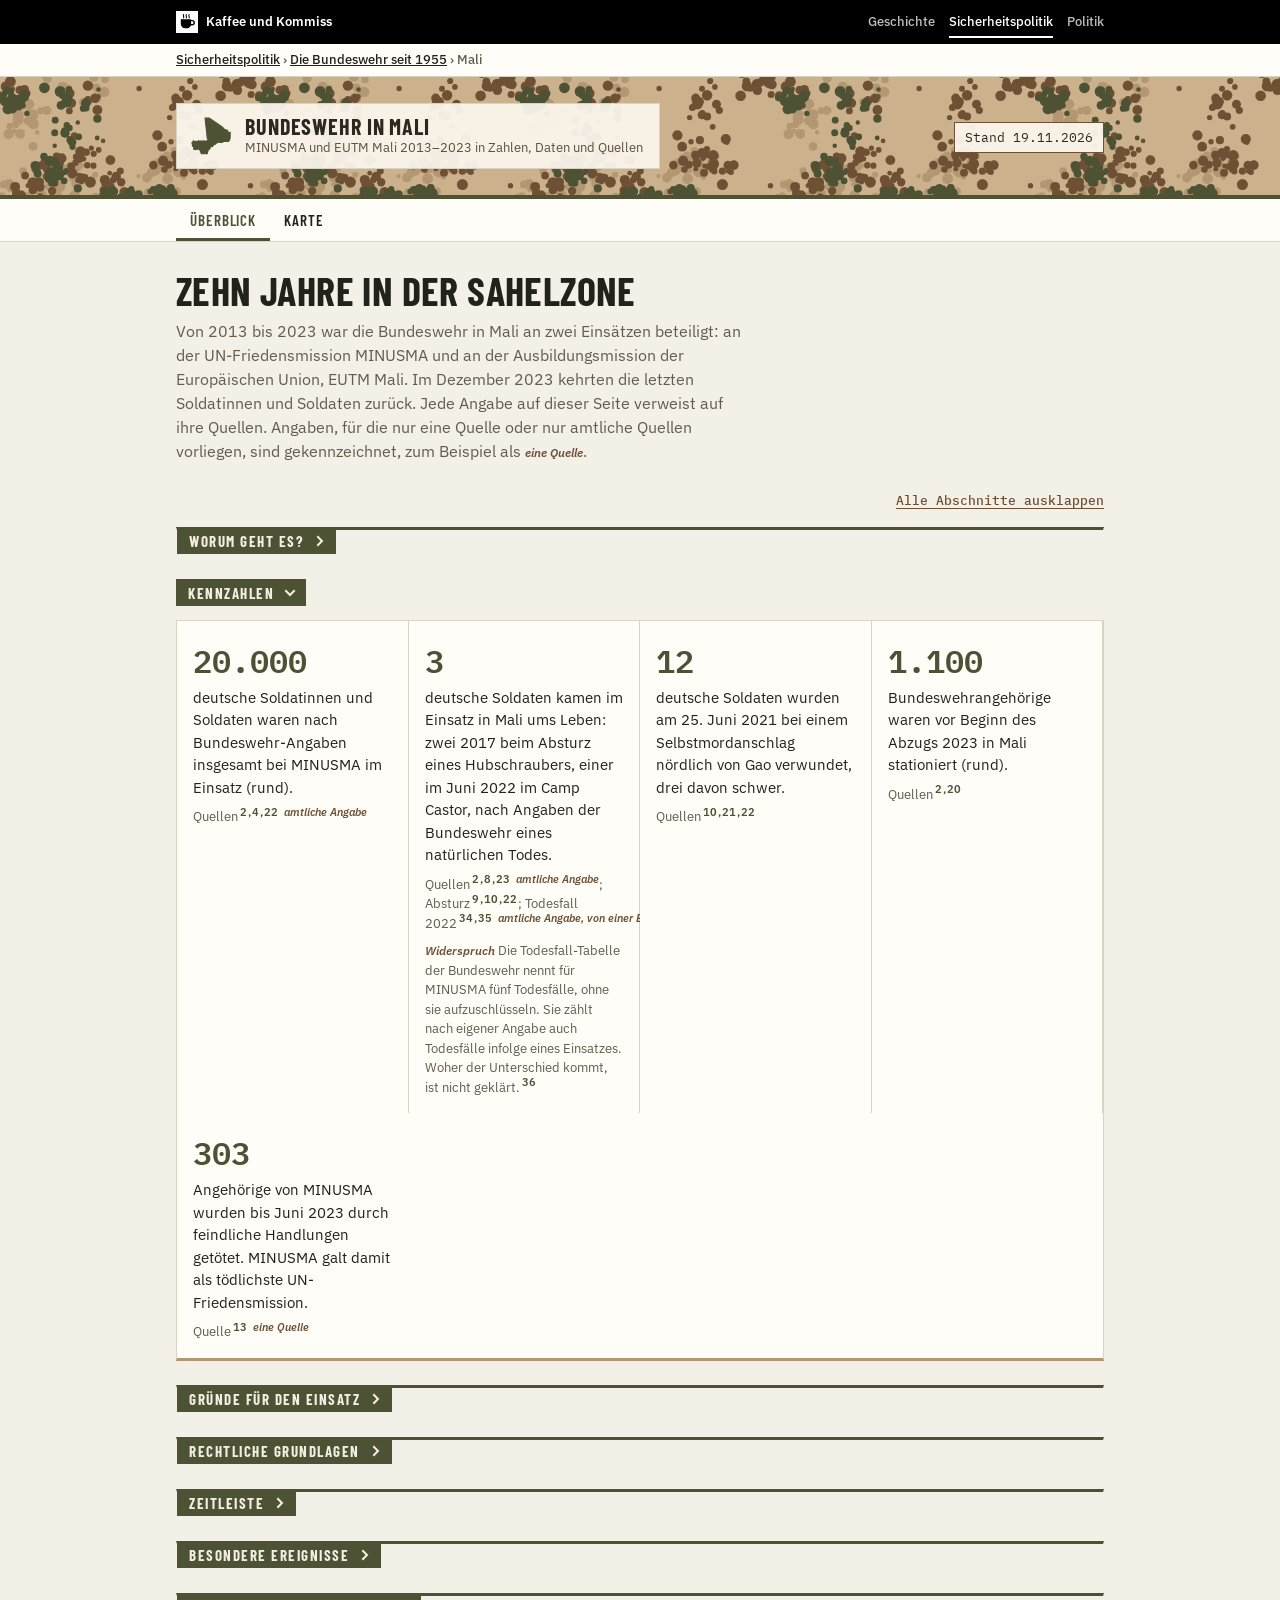
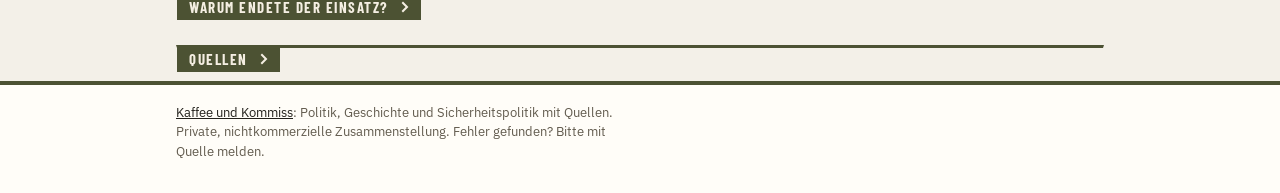
==== index.html @ 87d513ed "Texte lesefreundlicher: Absätze geteilt, Fachbegriffe erklärt, Quellenverweise hochgestellt Arbeitsp" ====
<!doctype html>
<html lang="de" class="kk-b-sipo">
<head>
<meta charset="utf-8">
<meta name="viewport" content="width=device-width, initial-scale=1">
<title>Bundeswehr in Mali</title>
<meta name="description" content="Der Einsatz der Bundeswehr in Mali 2013–2023: MINUSMA und EUTM Mali, Kennzahlen, Zeitleiste und Abzug, jede Angabe mit Quelle.">
<link rel="canonical" href="https://kaffeeundkommiss.github.io/bundeswehr-Mali/">
<meta property="og:type" content="website">
<meta property="og:locale" content="de_DE">
<meta property="og:site_name" content="Bundeswehr in Mali">
<meta property="og:title" content="Bundeswehr in Mali 2013–2023">
<meta property="og:description" content="Der Einsatz der Bundeswehr in Mali 2013–2023: MINUSMA und EUTM Mali, Kennzahlen, Zeitleiste und Abzug, jede Angabe mit Quelle.">
<meta property="og:url" content="https://kaffeeundkommiss.github.io/bundeswehr-Mali/">
<!-- Vorschau für Linkvorschauen, erzeugt mit werkzeuge/vorschau.js -->
<meta property="og:image" content="https://kaffeeundkommiss.github.io/bundeswehr-Mali/vorschau/start.jpg?v=81cf6c2f">
<meta property="og:image:width" content="1200">
<meta property="og:image:height" content="630">
<meta property="og:image:alt" content="Bundeswehr in Mali">
<meta name="twitter:card" content="summary_large_image">
<meta name="twitter:image" content="https://kaffeeundkommiss.github.io/bundeswehr-Mali/vorschau/start.jpg?v=81cf6c2f">
<link rel="icon" href="favicon.svg" type="image/svg+xml">
<link rel="icon" href="favicon-32.png" type="image/png" sizes="32x32">
<link rel="apple-touch-icon" href="apple-touch-icon.png">
<link rel="preconnect" href="https://fonts.googleapis.com">
<link rel="preconnect" href="https://fonts.gstatic.com" crossorigin>
<link rel="stylesheet" href="https://fonts.googleapis.com/css2?family=Barlow+Condensed:wght@500;600;700&family=IBM+Plex+Sans:wght@400;500;600;700&family=IBM+Plex+Mono:wght@400;500;600&display=swap">
<link rel="stylesheet" href="basis.css">
<link rel="stylesheet" href="style.css">
<script src="seite.js" defer></script>
</head>
<body>
<div class="kk-leiste"><div class="kk-in">
  <a class="kk-haus" href="https://kaffeeundkommiss.github.io/"><img src="kk-tasse.svg" alt="" width="22" height="22"><span>Kaffee und Kommiss</span></a>
  <nav class="kk-bereiche" aria-label="Bereiche"><a href="https://kaffeeundkommiss.github.io/geschichte/">Geschichte</a><a href="https://kaffeeundkommiss.github.io/sicherheitspolitik/" aria-current="true"><span class="kk-lang">Sicherheitspolitik</span><span class="kk-kurz">Sicherheit</span></a><a href="https://kaffeeundkommiss.github.io/politik/">Politik</a></nav>
</div></div>
<nav class="kk-pfad" aria-label="Pfad"><div class="kk-in"><a href="https://kaffeeundkommiss.github.io/sicherheitspolitik/">Sicherheitspolitik</a> › <a href="https://kaffeeundkommiss.github.io/sicherheitspolitik/bundeswehr/">Die Bundeswehr seit 1955</a> › <span aria-current="page">Mali</span></div></nav>
<header class="top">
  <div class="wrap">
    <div class="marke">
      <svg class="logo" viewBox="0 0 64 64" aria-hidden="true" focusable="false"><path d="M7.0 50.3 L7.0 48.4 L6.2 46.9 L5.5 47.1 L4.8 46.0 L4.9 43.9 L4.0 41.8 L4.6 42.0 L5.2 41.5 L5.8 39.6 L6.6 38.9 L8.5 40.6 L9.4 39.6 L13.6 39.5 L13.9 38.7 L14.5 39.4 L26.9 39.4 L27.5 36.6 L26.6 35.5 L23.3 5.7 L29.3 5.7 L49.5 19.5 L49.6 20.5 L51.6 22.2 L56.3 23.9 L56.7 25.5 L56.2 26.4 L56.7 26.9 L60.0 26.4 L59.8 35.5 L58.8 38.4 L57.5 39.8 L50.0 40.1 L48.9 41.2 L46.4 41.4 L43.4 40.9 L39.0 43.0 L38.5 44.1 L36.9 43.8 L35.6 45.9 L34.6 45.9 L34.4 47.2 L33.7 47.6 L32.3 46.8 L31.0 47.8 L31.3 48.9 L30.4 49.4 L30.6 50.6 L27.7 52.4 L27.8 54.0 L27.0 55.1 L26.9 57.3 L25.2 58.1 L24.5 57.9 L24.4 56.3 L23.9 56.9 L23.1 56.5 L22.9 57.6 L22.1 57.6 L21.8 58.3 L20.2 57.3 L18.5 58.3 L17.6 57.1 L17.4 55.3 L16.3 55.3 L17.2 54.0 L15.7 52.9 L14.7 50.2 L13.8 50.1 L13.9 50.8 L12.7 51.6 L10.8 51.0 L9.3 52.1 L8.6 51.0 L7.3 51.7 L6.6 51.0Z"/></svg>
      <div>
      <div class="name">Bundeswehr in Mali</div>
      <div class="unter">MINUSMA und EUTM Mali 2013–2023 in Zahlen, Daten und Quellen</div>
      </div>
    </div>
    <div class="badges"><span>Stand 19.11.2026</span></div>
  </div>
</header>

<nav class="seiten" aria-label="Seiten">
  <ul>
    <li><a href="index.html" aria-current="page">Überblick</a></li>
    <li><a href="karte.html">Karte</a></li>
  </ul>
</nav>

<main>
  <section class="einleitung">
    <h1>Zehn Jahre in der Sahelzone</h1>
    <p>Von 2013 bis 2023 war die Bundeswehr in Mali an zwei Einsätzen beteiligt: an der UN-Friedensmission MINUSMA und an der Ausbildungsmission der Europäischen Union, EUTM Mali. Im Dezember 2023 kehrten die letzten Soldatinnen und Soldaten zurück. Jede Angabe auf dieser Seite verweist auf ihre Quellen. Angaben, für die nur eine Quelle oder nur amtliche Quellen vorliegen, sind gekennzeichnet, zum Beispiel als <span class="marke-einzel">eine Quelle</span>.</p>
  </section>

  <section aria-labelledby="h-worum" class="karte block">
    <h2 id="h-worum">Worum geht es?</h2>
    <p>Im Januar 2012 begann im Norden Malis ein Aufstand gegen die Regierung.<sup class="q"><a href="#q5" aria-label="Quelle 5">5</a>,<a href="#q28" aria-label="Quelle 28">28</a></sup> Im März 2012 putschte das Militär in der Hauptstadt Bamako.<sup class="q"><a href="#q5" aria-label="Quelle 5">5</a>,<a href="#q10" aria-label="Quelle 10">10</a>,<a href="#q28" aria-label="Quelle 28">28</a></sup></p>
    <p>Im April 2012 riefen aufständische Tuareg im Norden einen eigenen Staat „Azawad“ aus, den kein Staat anerkannte.<sup class="q"><a href="#q5" aria-label="Quelle 5">5</a>,<a href="#q28" aria-label="Quelle 28">28</a></sup> Bis Ende 2012 übernahmen islamistische Gruppen die Kontrolle über fast den gesamten Norden.<sup class="q"><a href="#q28" aria-label="Quelle 28">28</a> <span class="marke-einzel">eine Quelle</span></sup> Im Januar 2013 griff Frankreich auf Bitten Malis militärisch ein („Operation Serval“).<sup class="q"><a href="#q5" aria-label="Quelle 5">5</a>,<a href="#q28" aria-label="Quelle 28">28</a></sup></p>
    <p>Danach beschlossen die Europäische Union eine Ausbildungsmission und die Vereinten Nationen eine Friedensmission. Die Bundeswehr beteiligte sich an beiden.<sup class="q"><a href="#q5" aria-label="Quelle 5">5</a>,<a href="#q14" aria-label="Quelle 14">14</a>,<a href="#q10" aria-label="Quelle 10">10</a></sup> Nach zwei Militärputschen 2020 und 2021 regiert in Mali eine Militärregierung.<sup class="q"><a href="#q10" aria-label="Quelle 10">10</a>,<a href="#q3" aria-label="Quelle 3">3</a>,<a href="#q30" aria-label="Quelle 30">30</a></sup> Sie beendete 2023 die Zusammenarbeit mit den Vereinten Nationen.<sup class="q"><a href="#q1" aria-label="Quelle 1">1</a>,<a href="#q20" aria-label="Quelle 20">20</a></sup></p>
  </section>

  <section aria-labelledby="h-zahlen" data-offen>
    <h2 id="h-zahlen">Kennzahlen</h2>
    <div class="kennzahlen">
      <div class="karte zahl" id="k-soldaten">
        <div class="wert">20.000</div>
        <div class="text">deutsche Soldatinnen und Soldaten waren nach Bundeswehr-Angaben insgesamt bei MINUSMA im Einsatz (rund).</div>
        <div class="beleg">Quellen<sup class="q"><a href="#q2" aria-label="Quelle 2">2</a>,<a href="#q4" aria-label="Quelle 4">4</a>,<a href="#q22" aria-label="Quelle 22">22</a> <span class="marke-einzel">amtliche Angabe</span></sup></div>
      </div>
      <div class="karte zahl" id="k-tote">
        <div class="wert">3</div>
        <div class="text">deutsche Soldaten kamen im Einsatz in Mali ums Leben: zwei 2017 beim Absturz eines Hubschraubers, einer im Juni 2022 im Camp Castor, nach Angaben der Bundeswehr eines natürlichen Todes.</div>
        <div class="beleg">Quellen<sup class="q"><a href="#q2" aria-label="Quelle 2">2</a>,<a href="#q8" aria-label="Quelle 8">8</a>,<a href="#q23" aria-label="Quelle 23">23</a> <span class="marke-einzel">amtliche Angabe</span></sup>; Absturz<sup class="q"><a href="#q9" aria-label="Quelle 9">9</a>,<a href="#q10" aria-label="Quelle 10">10</a>,<a href="#q22" aria-label="Quelle 22">22</a></sup>; Todesfall 2022<sup class="q"><a href="#q34" aria-label="Quelle 34">34</a>,<a href="#q35" aria-label="Quelle 35">35</a> <span class="marke-einzel">amtliche Angabe, von einer Einzelliste bestätigt</span></sup></div>
        <div class="beleg"><span class="marke-einzel">Widerspruch</span> Die Todesfall-Tabelle der Bundeswehr nennt für MINUSMA fünf Todesfälle, ohne sie aufzuschlüsseln. Sie zählt nach eigener Angabe auch Todesfälle infolge eines Einsatzes. Woher der Unterschied kommt, ist nicht geklärt.<sup class="q"><a href="#q36" aria-label="Quelle 36">36</a></sup></div>
      </div>
      <div class="karte zahl" id="k-verwundete">
        <div class="wert">12</div>
        <div class="text">deutsche Soldaten wurden am 25. Juni 2021 bei einem Selbstmordanschlag nördlich von Gao verwundet, drei davon schwer.</div>
        <div class="beleg">Quellen<sup class="q"><a href="#q10" aria-label="Quelle 10">10</a>,<a href="#q21" aria-label="Quelle 21">21</a>,<a href="#q22" aria-label="Quelle 22">22</a></sup></div>
      </div>
      <div class="karte zahl" id="k-castor">
        <div class="wert">1.100</div>
        <div class="text">Bundeswehrangehörige waren vor Beginn des Abzugs 2023 in Mali stationiert (rund).</div>
        <div class="beleg">Quellen<sup class="q"><a href="#q2" aria-label="Quelle 2">2</a>,<a href="#q20" aria-label="Quelle 20">20</a></sup></div>
      </div>
      <div class="karte zahl" id="k-un-tote">
        <div class="wert">303</div>
        <div class="text">Angehörige von MINUSMA wurden bis Juni 2023 durch feindliche Handlungen getötet. MINUSMA galt damit als tödlichste UN-Friedensmission.</div>
        <div class="beleg">Quelle<sup class="q"><a href="#q13" aria-label="Quelle 13">13</a> <span class="marke-einzel">eine Quelle</span></sup></div>
      </div>
    </div>
  </section>

  <section aria-labelledby="h-gruende" class="karte block">
    <h2 id="h-gruende">Gründe für den Einsatz</h2>
    <div class="zwei-einsaetze">
      <div>
        <h3>MINUSMA</h3>
        <p>Die Mission der Vereinten Nationen geht auf Resolution 2100 des UN-Sicherheitsrats vom 25. April 2013 zurück.<sup class="q"><a href="#q10" aria-label="Quelle 10">10</a>,<a href="#q12" aria-label="Quelle 12">12</a></sup> Sie sollte den politischen Prozess in Mali unterstützen und Sicherheitsaufgaben übernehmen.<sup class="q"><a href="#q12" aria-label="Quelle 12">12</a> <span class="marke-einzel">eine Quelle</span></sup></p>
        <p>Die Bundeswehr stellte vor allem Aufklärung: mit unbemannten und unbewaffneten Drohnen des Typs Heron sowie mit Hubschraubern zur Rettung Verletzter. Die Aufklärungsergebnisse gingen an die Vereinten Nationen.<sup class="q"><a href="#q1" aria-label="Quelle 1">1</a>,<a href="#q3" aria-label="Quelle 3">3</a> <span class="marke-einzel">amtliche Angabe</span></sup> Das letzte Bundestagsmandat erlaubte bis zu 1.400 Soldatinnen und Soldaten.<sup class="q"><a href="#q5" aria-label="Quelle 5">5</a> <span class="marke-einzel">eine Quelle</span></sup></p>
      </div>
      <div>
        <h3>EUTM Mali</h3>
        <p>Die Ausbildungsmission der EU begann am 18. Februar 2013.<sup class="q"><a href="#q14" aria-label="Quelle 14">14</a>,<a href="#q18" aria-label="Quelle 18">18</a></sup> Sie sollte die malischen Streitkräfte beraten und ausbilden, nahm aber nicht an Kampfeinsätzen teil.<sup class="q"><a href="#q15" aria-label="Quelle 15">15</a>,<a href="#q18" aria-label="Quelle 18">18</a></sup> Ausgebildet wurde vor allem im Lager Koulikoro.<sup class="q"><a href="#q15" aria-label="Quelle 15">15</a>,<a href="#q6" aria-label="Quelle 6">6</a></sup></p>
        <p>Das erste Bundestagsmandat sah bis zu 180 deutsche Soldatinnen und Soldaten vor, zwischenzeitlich bis zu 600, zuletzt 300.<sup class="q"><a href="#q6" aria-label="Quelle 6">6</a> <span class="marke-einzel">eine Quelle</span></sup> Die deutsche Beteiligung endete im Mai 2023, die EU-Mission am 18. Mai 2024.<sup class="q"><a href="#q19" aria-label="Quelle 19">19</a>,<a href="#q31" aria-label="Quelle 31">31</a></sup>;<sup class="q"><a href="#q16" aria-label="Quelle 16">16</a>,<a href="#q17" aria-label="Quelle 17">17</a></sup></p>
      </div>
    </div>
  </section>

  <section aria-labelledby="h-recht" class="karte block">
    <h2 id="h-recht">Rechtliche Grundlagen</h2>
    <p>Grundlage von MINUSMA war ein Beschluss des UN-Sicherheitsrats, Grundlage von EUTM Mali ein Beschluss des Rates der EU.<sup class="q"><a href="#q12" aria-label="Quelle 12">12</a>,<a href="#q14" aria-label="Quelle 14">14</a></sup> Für die deutsche Beteiligung an bewaffneten Einsätzen braucht die Bundesregierung die Zustimmung des Bundestags. Er stimmte erstmals am 28. Februar 2013 zu (EUTM Mali und logistische Hilfe für die afrikanische Mission AFISMA) und am 27. Juni 2013 für MINUSMA.<sup class="q"><a href="#q5" aria-label="Quelle 5">5</a>,<a href="#q32" aria-label="Quelle 32">32</a></sup>; 28. Februar auch<sup class="q"><a href="#q33" aria-label="Quelle 33">33</a></sup></p>
    <ul class="mandate">
      <li><time datetime="2013-02-28">28.02.2013</time><div><strong>EUTM Mali.</strong> Erstes Mandat des Bundestags, zugleich logistische Unterstützung für AFISMA. <span class="beleg"><sup class="q"><a href="#q5" aria-label="Quelle 5">5</a>,<a href="#q32" aria-label="Quelle 32">32</a>,<a href="#q33" aria-label="Quelle 33">33</a></sup></span></div></li>
      <li><time datetime="2013-06-27">27.06.2013</time><div><strong>MINUSMA.</strong> Der Bundestag billigt die deutsche Beteiligung. <span class="beleg"><sup class="q"><a href="#q5" aria-label="Quelle 5">5</a>,<a href="#q32" aria-label="Quelle 32">32</a></sup></span></div></li>
      <li><time datetime="2016-01-28">28.01.2016</time><div><strong>Erweiterung.</strong> Erste Erweiterung des deutschen Beitrags zu MINUSMA. <span class="beleg"><sup class="q"><a href="#q1" aria-label="Quelle 1">1</a> <span class="marke-einzel">eine Quelle</span></sup></span></div></li>
      <li><time datetime="2023-05-26">26.05.2023</time><div><strong>Letztes Mandat.</strong> Der Bundestag verlängert MINUSMA letztmalig bis 31. Mai 2024. Nach Angaben des Bundestags stimmten 374 Abgeordnete zu. <span class="beleg"><sup class="q"><a href="#q24" aria-label="Quelle 24">24</a>,<a href="#q25" aria-label="Quelle 25">25</a>,<a href="#q19" aria-label="Quelle 19">19</a></sup>; Stimmenzahl nur<sup class="q"><a href="#q24" aria-label="Quelle 24">24</a></sup></span></div></li>
    </ul>
  </section>

  <section aria-labelledby="h-zeit" class="karte block">
    <h2 id="h-zeit">Zeitleiste</h2>
    <ol class="zeitleiste">
      <li data-datum="2012-01-16" data-art="gewalt"><time datetime="2012-01">Januar 2012</time><div>Aufstand im Norden Malis, getragen unter anderem von der Tuareg-Bewegung MNLA. Im März putscht das Militär in Bamako, im April ruft die MNLA den Staat „Azawad“ aus. <span class="beleg"><sup class="q"><a href="#q5" aria-label="Quelle 5">5</a>,<a href="#q28" aria-label="Quelle 28">28</a></sup></span></div></li>
      <li data-datum="2013-01-11" data-art="einsatz"><time datetime="2013-01-11">11.01.2013</time><div>Frankreich beginnt die „Operation Serval“ gegen die Islamisten im Norden. <span class="beleg"><sup class="q"><a href="#q28" aria-label="Quelle 28">28</a></sup>; Monat auch<sup class="q"><a href="#q5" aria-label="Quelle 5">5</a></sup></span></div></li>
      <li data-datum="2013-02-18" data-art="einsatz"><time datetime="2013-02-18">18.02.2013</time><div>Der Rat der EU startet die Ausbildungsmission EUTM Mali. <span class="beleg"><sup class="q"><a href="#q14" aria-label="Quelle 14">14</a>,<a href="#q18" aria-label="Quelle 18">18</a></sup></span></div></li>
      <li data-datum="2013-02-28" data-art="bundestag"><time datetime="2013-02-28">28.02.2013</time><div>Erstes Bundestagsmandat für Mali (EUTM Mali, Unterstützung für AFISMA). <span class="beleg"><sup class="q"><a href="#q5" aria-label="Quelle 5">5</a>,<a href="#q32" aria-label="Quelle 32">32</a>,<a href="#q33" aria-label="Quelle 33">33</a></sup></span></div></li>
      <li data-datum="2013-04-25" data-art="einsatz"><time datetime="2013-04-25">25.04.2013</time><div>Der UN-Sicherheitsrat beschließt mit Resolution 2100 die Mission MINUSMA. <span class="beleg"><sup class="q"><a href="#q10" aria-label="Quelle 10">10</a>,<a href="#q12" aria-label="Quelle 12">12</a></sup></span></div></li>
      <li data-datum="2013-06-27" data-art="bundestag"><time datetime="2013-06-27">27.06.2013</time><div>Der Bundestag billigt die deutsche Beteiligung an MINUSMA. <span class="beleg"><sup class="q"><a href="#q5" aria-label="Quelle 5">5</a>,<a href="#q32" aria-label="Quelle 32">32</a></sup></span></div></li>
      <li data-datum="2015-06-20" data-art="einsatz" data-symbol="dokument"><time>Mai/Juni 2015</time><div>Friedensabkommen von Algier: Die Regierung unterzeichnet am 15. Mai, die Rebellenkoalition CMA am 20. Juni 2015. <span class="beleg"><sup class="q"><a href="#q5" aria-label="Quelle 5">5</a>,<a href="#q29" aria-label="Quelle 29">29</a></sup>; Tagesdaten nur<sup class="q"><a href="#q29" aria-label="Quelle 29">29</a></sup></span></div></li>
      <li data-datum="2016-01-28" data-art="bundestag"><time>2016</time><div>Der Bundestag erweitert den deutschen Beitrag (28.01.2016). Gao wird Hauptstationierungsort der Bundeswehr. <span class="beleg"><sup class="q"><a href="#q1" aria-label="Quelle 1">1</a>,<a href="#q2" aria-label="Quelle 2">2</a> <span class="marke-einzel">amtliche Angabe</span></sup></span></div></li>
      <li data-datum="2017-07-26" data-art="gewalt" data-symbol="flugzeug"><time datetime="2017-07-26">26.07.2017</time><div>Ein Kampfhubschrauber Tiger stürzt rund 70 km nordöstlich von Gao ab, beide Piloten sterben. <span class="beleg"><sup class="q"><a href="#q9" aria-label="Quelle 9">9</a>,<a href="#q10" aria-label="Quelle 10">10</a>,<a href="#q8" aria-label="Quelle 8">8</a></sup></span> <a href="#tiger">Mehr dazu</a></div></li>
      <li data-datum="2020-08-18" data-art="gewalt"><time>2020 und 2021</time><div>Zwei Militärputsche, im August 2020 und im Mai 2021. Eine militärische Übergangsregierung übernimmt die Macht. <span class="beleg"><sup class="q"><a href="#q10" aria-label="Quelle 10">10</a>,<a href="#q3" aria-label="Quelle 3">3</a>,<a href="#q28" aria-label="Quelle 28">28</a></sup></span></div></li>
      <li data-datum="2021-06-25" data-art="gewalt"><time datetime="2021-06-25">25.06.2021</time><div>Selbstmordanschlag mit einer Autobombe nördlich von Gao: zwölf deutsche Soldaten werden verwundet. <span class="beleg"><sup class="q"><a href="#q10" aria-label="Quelle 10">10</a>,<a href="#q21" aria-label="Quelle 21">21</a>,<a href="#q22" aria-label="Quelle 22">22</a></sup></span> <a href="#anschlag-2021">Mehr dazu</a></div></li>
      <li data-datum="2021-12-15" data-art="einsatz"><time>Ende 2021</time><div>Die Militärregierung holt russische Kräfte ins Land, darunter Söldner der Wagner-Gruppe. <span class="beleg"><sup class="q"><a href="#q28" aria-label="Quelle 28">28</a>,<a href="#q27" aria-label="Quelle 27">27</a>,<a href="#q3" aria-label="Quelle 3">3</a></sup></span></div></li>
      <li data-datum="2022-04-15" data-art="einsatz"><time>2022</time><div>Die EU setzt ab April Teile der Ausbildung aus.<sup class="q"><a href="#q17" aria-label="Quelle 17">17</a></sup> Der deutsche EUTM-Anteil wird ab Oktober auf eine Minimalpräsenz in Bamako verringert.<sup class="q"><a href="#q7" aria-label="Quelle 7">7</a></sup> <span class="beleg"><span class="marke-einzel">je eine Quelle</span></span></div></li>
      <li data-datum="2022-11-22" data-art="einsatz" data-symbol="dokument"><time datetime="2022-11-22">22.11.2022</time><div>Die Bundesregierung beschließt, den MINUSMA-Einsatz bis Mai 2024 zu beenden. <span class="beleg"><sup class="q"><a href="#q7" aria-label="Quelle 7">7</a>,<a href="#q26" aria-label="Quelle 26">26</a>,<a href="#q27" aria-label="Quelle 27">27</a></sup></span></div></li>
      <li data-datum="2023-05-26" data-art="bundestag"><time datetime="2023-05-26">26.05.2023</time><div>Der Bundestag verlängert MINUSMA letztmalig bis 31. Mai 2024. <span class="beleg"><sup class="q"><a href="#q24" aria-label="Quelle 24">24</a>,<a href="#q25" aria-label="Quelle 25">25</a></sup></span> Die Beteiligung an EUTM Mali hatte die Bundesregierung am 3. Mai zum 31. Mai 2023 beendet. <span class="beleg"><sup class="q"><a href="#q19" aria-label="Quelle 19">19</a> <span class="marke-einzel">eine Quelle</span></sup>; Ende im Mai 2023 auch<sup class="q"><a href="#q31" aria-label="Quelle 31">31</a></sup></span></div></li>
      <li data-datum="2023-06-30" data-art="einsatz" data-symbol="dokument"><time datetime="2023-06-30">30.06.2023</time><div>Auf Wunsch der malischen Regierung beendet der UN-Sicherheitsrat mit Resolution 2690 das Mandat. MINUSMA muss bis 31. Dezember 2023 abziehen. <span class="beleg"><sup class="q"><a href="#q11" aria-label="Quelle 11">11</a>,<a href="#q4" aria-label="Quelle 4">4</a>,<a href="#q20" aria-label="Quelle 20">20</a></sup></span></div></li>
      <li data-datum="2023-12-15" data-art="einsatz" data-symbol="flugzeug"><time>12.–15.12.2023</time><div>Die Bundeswehr übergibt Camp Castor in Gao am 12. Dezember.<sup class="q"><a href="#q2" aria-label="Quelle 2">2</a> <span class="marke-einzel">amtliche Angabe</span></sup> Die letzten Soldatinnen und Soldaten landen am 15. Dezember in Wunstorf. <span class="beleg"><sup class="q"><a href="#q4" aria-label="Quelle 4">4</a>,<a href="#q22" aria-label="Quelle 22">22</a>,<a href="#q23" aria-label="Quelle 23">23</a></sup></span> <a href="#abzug">Mehr dazu</a></div></li>
      <li data-datum="2023-12-31" data-art="einsatz"><time datetime="2023-12-31">31.12.2023</time><div>MINUSMA endet. <span class="beleg"><sup class="q"><a href="#q12" aria-label="Quelle 12">12</a>,<a href="#q11" aria-label="Quelle 11">11</a></sup></span></div></li>
      <li data-datum="2024-05-18" data-art="einsatz"><time datetime="2024-05-18">18.05.2024</time><div>Die EU verlängert EUTM Mali nicht über diesen Tag hinaus. <span class="beleg"><sup class="q"><a href="#q16" aria-label="Quelle 16">16</a>,<a href="#q17" aria-label="Quelle 17">17</a></sup></span></div></li>
    </ol>
  </section>

  <section aria-labelledby="h-ereignisse" class="karte block">
    <h2 id="h-ereignisse">Besondere Ereignisse</h2>
    <div class="ereignis" id="tiger">
      <h3><time>26.07.2017</time> Absturz eines Tiger-Hubschraubers</h3>
      <p>Auf einem Aufklärungsflug rund 70 Kilometer nordöstlich von Gao stürzte ein Kampfhubschrauber Tiger ab. Beide Piloten kamen ums Leben.<sup class="q"><a href="#q9" aria-label="Quelle 9">9</a>,<a href="#q10" aria-label="Quelle 10">10</a>,<a href="#q22" aria-label="Quelle 22">22</a></sup> Beschuss schloss die Untersuchung als Ursache aus; sie fand technische Auffälligkeiten.<sup class="q"><a href="#q9" aria-label="Quelle 9">9</a> <span class="marke-einzel">Zwischenstand März 2018, eine Quelle</span></sup></p>
    </div>
    <div class="ereignis" id="anschlag-2021">
      <h3><time>25.06.2021</time> Anschlag auf eine Patrouille</h3>
      <p>Ein Selbstmordattentäter griff am Morgen nördlich von Gao eine Patrouille mit einer Autobombe an.<sup class="q"><a href="#q21" aria-label="Quelle 21">21</a>,<a href="#q10" aria-label="Quelle 10">10</a></sup> Zwölf deutsche und ein belgischer Soldat wurden verwundet, drei davon schwer.<sup class="q"><a href="#q10" aria-label="Quelle 10">10</a>,<a href="#q21" aria-label="Quelle 21">21</a>,<a href="#q22" aria-label="Quelle 22">22</a></sup> Die Vereinten Nationen sprachen zunächst von 15 verletzten Blauhelmen, also Soldaten der UN-Friedenstruppen, die blaue Helme tragen<sup class="q"><a href="#q37" aria-label="Quelle 37">37</a>,<a href="#q38" aria-label="Quelle 38">38</a></sup>.<sup class="q"><a href="#q21" aria-label="Quelle 21">21</a> <span class="marke-einzel">eine Quelle</span></sup></p>
    </div>
    <div class="ereignis" id="abzug">
      <h3><time>Dezember 2023</time> Abzug aus Gao</h3>
      <p>Am 12. Dezember 2023 übergab die Bundeswehr Camp Castor an den Gouverneur der Provinz Gao. Danach verließen die letzten 142 Soldatinnen und Soldaten das Lager.<sup class="q"><a href="#q2" aria-label="Quelle 2">2</a>,<a href="#q4" aria-label="Quelle 4">4</a> <span class="marke-einzel">amtliche Angabe</span></sup></p>
      <p>Am 15. Dezember landeten die letzten Soldatinnen und Soldaten in Wunstorf bei Hannover.<sup class="q"><a href="#q4" aria-label="Quelle 4">4</a>,<a href="#q22" aria-label="Quelle 22">22</a>,<a href="#q23" aria-label="Quelle 23">23</a></sup> Bundesregierung und Bundeswehr zählten bei der Landung 142 Rückkehrer.<sup class="q"><a href="#q4" aria-label="Quelle 4">4</a>,<a href="#q31" aria-label="Quelle 31">31</a> <span class="marke-einzel">amtliche Angaben</span></sup></p>
      <p>Die höheren Zahlen stammen aus Agenturmeldungen, die vor der Landung erschienen: Nach epd erwartete ein Sprecher des Verteidigungsministeriums 300 Personen in Wunstorf<sup class="q"><a href="#q23" aria-label="Quelle 23">23</a></sup>, dpa nannte 304<sup class="q"><a href="#q22" aria-label="Quelle 22">22</a></sup>. Worauf sich diese Zahlen genau beziehen, sagen die Meldungen nicht. Etwa ein Drittel des Materials blieb laut dpa aus wirtschaftlichen Gründen in Mali.<sup class="q"><a href="#q22" aria-label="Quelle 22">22</a> <span class="marke-einzel">eine Quelle</span></sup></p>
    </div>
  </section>

  <section aria-labelledby="h-ende" class="karte block">
    <h2 id="h-ende">Warum endete der Einsatz?</h2>
    <p><strong>Gesicherte Fakten.</strong> Nach den Putschen von 2020 und 2021 arbeitete die Militärregierung verstärkt mit russischen Kräften zusammen.<sup class="q"><a href="#q3" aria-label="Quelle 3">3</a>,<a href="#q28" aria-label="Quelle 28">28</a></sup> Sie schränkte die Überflugrechte für die Heron-Drohnen und die deutschen Hubschrauber wiederholt ein.<sup class="q"><a href="#q3" aria-label="Quelle 3">3</a> <span class="marke-einzel">amtliche Angabe</span></sup></p>
    <p>Im Juni 2023 verlangte sie das Ende der UN-Mission; der Sicherheitsrat beschloss es einstimmig.<sup class="q"><a href="#q1" aria-label="Quelle 1">1</a>,<a href="#q11" aria-label="Quelle 11">11</a>,<a href="#q20" aria-label="Quelle 20">20</a></sup> Die EU hatte Teile der Ausbildung bereits 2022 ausgesetzt, nach Angaben von Agence Europe wegen Übergriffen der malischen Streitkräfte mit Unterstützung von Wagner-Söldnern.<sup class="q"><a href="#q17" aria-label="Quelle 17">17</a> <span class="marke-einzel">eine Quelle</span></sup></p>
    <p><strong>Lesarten.</strong> Die Bundesregierung begründete das Ende mit der schwieriger gewordenen Zusammenarbeit. Verteidigungsminister Boris Pistorius sagte bei der Rückkehr: „Am Ende waren mit den politischen Verhältnissen in Mali die Voraussetzungen für einen sinnvollen Einsatz einfach nicht mehr gegeben.“<sup class="q"><a href="#q22" aria-label="Quelle 22">22</a></sup></p>
    <p>Im Bundestag war umstritten, wie lange die Truppe bleiben sollte: Die Koalition wollte das Kontingent bis Ende Mai 2024 in Mali lassen, die CDU/CSU-Fraktion warb für einen Abzug bis Ende 2023.<sup class="q"><a href="#q20" aria-label="Quelle 20">20</a>,<a href="#q25" aria-label="Quelle 25">25</a></sup> Der Journalist André Uzulis hielt den Einsatz schon im Juli 2023 für zu lang; die Regierung habe aus Afghanistan nicht gelernt und gefürchtet, unzuverlässig zu wirken.<sup class="q"><a href="#q27" aria-label="Quelle 27">27</a> <span class="marke-einzel">Einschätzung, eine Quelle</span></sup></p>
  </section>

  <section aria-labelledby="h-quellen" class="karte block quellen">
    <h2 id="h-quellen">Quellen</h2>
    <p class="hinweis">Alle Seiten abgerufen am 11.11.2026. [1], [2], [3], [5], [6], [7], [8], [9] und [31] stammen aus dem Geschäftsbereich des Verteidigungsministeriums, [4] und [26] von der Bundesregierung; diese Quellen gelten hier nicht als voneinander unabhängig („amtliche Angabe“). [22] und [23] berufen sich bei Gesamtzahl und Todesfällen auf Angaben der Bundeswehr. [11], [12] und [13] stammen von den Vereinten Nationen, [14], [15] und [16] von der EU, [17] und [18] von Agence Europe, [19] und [20] von ESUT, [28], [29] und [35] von Wikipedia. [32] und [33] geben Bundestagsunterlagen wieder und gelten als unabhängig von [5]. [34] und [36] stammen von der Bundeswehr. Innerhalb dieser Gruppen gelten sie nicht als voneinander unabhängig.</p>
    <ol>
      <li id="q1">Bundeswehr: <a href="https://www.bundeswehr.de/de/auftrag/einsaetze/missionen/abgeschlossene-einsaetze-der-bundeswehr/minusma">MINUSMA</a>. Abgeschlossene Einsätze, 31.05.2024.</li>
      <li id="q2">Timo Kather: <a href="https://www.bundeswehr.de/de/meldungen/bundeswehr-uebergibt-feldlager-camp-castor-5718206">Rückverlegung aus Mali: Bundeswehr übergibt Feldlager Camp Castor</a>. Bundeswehr, 12.12.2023.</li>
      <li id="q3">Bundeswehr: <a href="https://www.bundeswehr.de/de/meldungen/darum-zieht-die-bundeswehr-aus-mali-ab/gruende-abzug">Auftrag nur noch bedingt erfüllbar: Darum ist die Bundeswehr aus Mali abgezogen</a>. Erstveröffentlichung 26.05.2023, später ergänzt.</li>
      <li id="q4">Presse- und Informationsamt der Bundesregierung: <a href="https://www.bundesregierung.de/breg-de/service/archiv-bundesregierung/minusma-bundeswehr-2187314">Bundeswehr beendet Einsatz in Mali</a>. 15.12.2023.</li>
      <li id="q5">Einsatzführungskommando der Bundeswehr: <a href="https://www.bundeswehr.de/resource/blob/54076/20df078036f1612b59403074b33f0d68/die-bundeswehr-in-afrika-bei-minusma-data.pdf">Der Einsatz in Mali – MINUSMA</a>. Informationsblatt, Stand Oktober 2023 (PDF).</li>
      <li id="q6">Björn Kapfer: <a href="https://www.bundeswehr.de/de/auftrag/einsaetze/missionen/abgeschlossene-einsaetze-der-bundeswehr/mali-europaeische-trainingsmission-/eutm-bundeswehr-eu-einsatz-mali/ende-beteiligung-zusammenarbeit-5633902">Das Ende der deutschen Beteiligung an EUTM Mali</a>. Bundeswehr, 10.06.2023.</li>
      <li id="q7">Bundesministerium der Verteidigung: <a href="https://www.bmvg.de/de/aktuelles/bundeswehr-zieht-bis-mai-2024-aus-mali-ab-5530382">Bundesregierung hat entschieden: Bundeswehr zieht bis Mai 2024 aus Mali ab</a>. 23.11.2022.</li>
      <li id="q8">Christina Drechsler: <a href="https://www.bundeswehr.de/de/organisation/operatives-fuehrungskommando-der-bundeswehr/ehrenhain-aus-mali-einsatz-6041340">Ehrenhain aus Mali-Einsatz im Wald der Erinnerung eröffnet</a>. Bundeswehr, 14.11.2025.</li>
      <li id="q9">Bundesministerium der Verteidigung: <a href="https://www.bmvg.de/de/aktuelles/weitere-erkenntnisse-zum-tiger-absturz-in-mali-22640">Weitere Erkenntnisse zum TIGER-Absturz in Mali</a>. 07.03.2018.</li>
      <li id="q10">Bundeszentrale für politische Bildung: <a href="https://www.bpb.de/kurz-knapp/hintergrund-aktuell/336984/bundeswehreinsatz-in-mali/">Bundeswehreinsatz in Mali</a>. Hintergrund aktuell, 22.07.2021.</li>
      <li id="q11">Vereinte Nationen: <a href="https://press.un.org/en/2023/sc15341.doc.htm">Security Council Terminates Mandate of MINUSMA, Unanimously Adopting Resolution 2690 (2023)</a>. SC/15341, 30.06.2023.</li>
      <li id="q12">Vereinte Nationen: <a href="https://minusma.unmissions.org/en/minusma-propos">About MINUSMA</a>. Zuletzt aktualisiert 28.11.2025.</li>
      <li id="q13">Vereinte Nationen: <a href="https://press.un.org/en/2024/org1738.doc.htm">At Least 11 Peacekeeping, Associated Personnel Killed in Malicious Attacks During 2023</a>. ORG/1738, 2024 (Tagesdatum auf der Seite nicht angegeben).</li>
      <li id="q14">Rat der Europäischen Union: <a href="https://www.legislation.gov.uk/eudn/2013/87/pdfs/eudn_20130087_adopted_en.pdf">Beschluss 2013/87/GASP vom 18. Februar 2013 über die Einleitung einer militärischen Mission der EU (EUTM Mali)</a>. ABl. L 46/27, 19.02.2013 (englische Fassung).</li>
      <li id="q15">Europäischer Auswärtiger Dienst: <a href="https://www.eeas.europa.eu/eutm-mali/eutm-mali-european-union-training-mission-mali-military-mission_und_id">EUTM Mali: European Union Training Mission in Mali</a>. 30.11.2020.</li>
      <li id="q16">Europäischer Auswärtiger Dienst: <a href="https://www.eeas.europa.eu/eeas/mali-communiqu%C3%A9-de-presse-sur-le-non-renouvellement-du-mandat-d%E2%80%99eutm-mali_und_me">Communiqué de presse sur le non-renouvellement du mandat d’EUTM Mali</a>. 08.05.2024.</li>
      <li id="q17">Agence Europe: <a href="https://agenceurope.eu/en/bulletin/article/13407/33">EU does not renew mandate of its EUTM Mali mission</a>. Europe Daily Bulletin 13407, 08.05.2024.</li>
      <li id="q18">Agence Europe: <a href="https://agenceurope.eu/en/bulletin/article/10788/5/council-launches-training-and-advisory-mission-in-mali">Council launches training and advisory mission in Mali</a>. Europe Daily Bulletin 10788, 18.02.2013.</li>
      <li id="q19">ESUT – Europäische Sicherheit &amp; Technik: <a href="https://esut.de/2023/05/meldungen/41802/bundeswehr-abzug-aus-mali-soll-am-1-juni-beginnen/">Bundeswehr-Abzug aus Mali soll am 1. Juni beginnen</a>. 03.05.2023.</li>
      <li id="q20">ESUT – Europäische Sicherheit &amp; Technik: <a href="https://esut.de/2023/07/meldungen/43128/mali-bundeswehr-einsatz-muss-vorzeitig-beendet-werden/">Mali: Bundeswehr-Einsatz muss vorzeitig beendet werden</a>. 03.07.2023.</li>
      <li id="q21">Thomas Wiegold: <a href="https://augengeradeaus.net/2021/06/drei-tage-nach-anschlag-in-mali-noch-wenig-klarheit-ueber-angriff-auf-die-aufklaerungskompanie/">Drei Tage nach Anschlag in Mali: Noch wenig Klarheit über Angriff auf die Aufklärungskompanie</a>. Augen geradeaus!, 28.06.2021; dazu die <a href="https://augengeradeaus.net/2021/06/erstmals-verwundete-der-bundeswehr-im-blauhelm-einsatz-in-mali-zusammenfassung/">Zusammenfassung vom 25.06.2021</a>.</li>
      <li id="q22">dpa: <a href="https://www.infranken.de/deutschland/letzte-soldaten-aus-mali-einsatz-unterwegs-nach-deutschland-art-5806486,PRINT">Letzte Soldaten aus Mali-Einsatz unterwegs nach Deutschland</a>. Via infranken.de, 15.12.2023.</li>
      <li id="q23">epd: <a href="https://www.evangelisch.de/inhalte/224498/15-12-2023/letzte-deutsche-soldaten-aus-mali-auf-dem-rueckweg">Letzte deutsche Soldaten aus Mali auf dem Rückweg</a>. Via evangelisch.de, 15.12.2023.</li>
      <li id="q24">Deutscher Bundestag: <a href="https://www.bundestag.de/dokumente/textarchiv/2023/kw21-de-bundeswehr-minusma-947962">Mali-Einsatz der Bundeswehr letztmalig verlängert</a>. Textarchiv, 26.05.2023.</li>
      <li id="q25">abgeordnetenwatch.de: <a href="https://www.abgeordnetenwatch.de/bundestag/20/abstimmungen/bundeswehreinsatz-in-mali-minusma-beenden/tabelle">Bundeswehreinsatz in Mali (MINUSMA) beenden</a>. 06.07.2023.</li>
      <li id="q26">Bundesregierung: <a href="https://dserver.bundestag.de/btd/20/057/2005755.pdf">Antwort auf die Kleine Anfrage „Strukturiertes Auslaufmandat MINUSMA“</a>. Bundestags-Drucksache 20/5755, 20.02.2023 (PDF).</li>
      <li id="q27">André Uzulis: <a href="https://www.dandc.eu/en/article/germany-has-withdraw-quickly-mali-one-reason-federal-government-failed-learn-lessons">German military stayed too long in Mali</a>. D+C Development and Cooperation, 23.07.2023.</li>
      <li id="q28">Wikipedia: <a href="https://en.wikipedia.org/wiki/Mali_War">Mali War</a>. Englischsprachig, Fassung vom Abruftag.</li>
      <li id="q29">Wikipedia: <a href="https://en.wikipedia.org/wiki/Algiers_Accords_(2015)">Algiers Accords (2015)</a>. Englischsprachig, Fassung vom Abruftag.</li>
      <li id="q30">Auswärtiges Amt: <a href="https://www.auswaertiges-amt.de/de/service/laender/mali-node/malisicherheit-208258">Mali: Reise- und Sicherheitshinweise</a>. Stand 11.11.2026.</li>
      <li id="q31">Conny Thees: <a href="https://www.bundeswehr.de/de/meldungen/letztes-mali-einsatzkontingent-bundeswehr-zurueck-deutschland-5718824">Das letzte Mali-Einsatzkontingent der Bundeswehr ist zurück in Deutschland</a>. Bundeswehr, 15.12.2023.</li>
      <li id="q32">Deutscher Bundestag, Verteidigungsausschuss (18. Wahlperiode): <a href="https://www.bundestag.de/webarchiv/Ausschuesse/ausschuesse18/a12/auslandseinsaetze/auslandseinsaetze/minusma_und_eutm_mali-253016">MINUSMA und EUTM Mali</a>. Webarchiv, Stand 2017 (Tagesdatum nicht angegeben). Abruf 19.11.2026.</li>
      <li id="q33">Open Discourse: <a href="https://opendiscourse.de/plenarsitzungen/17-225">Plenarsitzung im Deutschen Bundestag am 28.02.2013</a> (17. Wahlperiode, 225. Sitzung; Text des Plenarprotokolls). Abruf 19.11.2026.</li>
      <li id="q34">Bundeswehr: <a href="https://www.bundeswehr.de/de/meldungen/darum-zieht-die-bundeswehr-aus-mali-ab">Im Einsatz für den Frieden: Die Bundeswehr in Mali</a>. Stand Dezember 2023. Abruf 19.11.2026.</li>
      <li id="q35">Wikipedia: <a href="https://de.wikipedia.org/wiki/Todesf%C3%A4lle_der_Bundeswehr_bei_Auslandseins%C3%A4tzen">Todesfälle der Bundeswehr bei Auslandseinsätzen</a>. Deutschsprachig, Fassung vom 19.11.2026.</li>
      <li id="q36">Bundeswehr: <a href="https://www.bundeswehr.de/de/selbstverstaendnis/gedenken-tote-bundeswehr/todesfaelle-bundeswehr">Todesfälle in der Bundeswehr</a>. Tabelle Stand März 2026 (Quelle BMVg Z II 5). Abruf 19.11.2026.</li>
      <li id="q37">Bundeszentrale für politische Bildung, HanisauLand: <a href="https://www.hanisauland.de/uno-friedenstruppe.html">UNO-Friedenstruppe</a>. Großes Lexikon, abgerufen 22.11.2026.</li>
      <li id="q38">Wikipedia: <a href="https://de.wikipedia.org/wiki/Friedenstruppen_der_Vereinten_Nationen">Friedenstruppen der Vereinten Nationen</a>. Abgerufen 22.11.2026. Nur ergänzend genutzt.</li>
    </ol>
  </section>
</main>

<footer class="kk-fuss"><div class="kk-in">
  <p><a href="https://kaffeeundkommiss.github.io/">Kaffee und Kommiss</a>: Politik, Geschichte und Sicherheitspolitik mit Quellen. Private, nichtkommerzielle Zusammenstellung. Fehler gefunden? Bitte mit Quelle melden.</p>
</div></footer>
</body>
</html>
---- basis.css ----
/* Kaffee und Kommiss: gemeinsames Grundsystem aller Bereiche (Variante B, 08.11.2026).
   Original im Repo kaffeeundkommiss/kaffeeundkommiss.github.io, Kopien in den Bereichs-Repos bitte gleich halten.
   Jeder Bereich setzt nur --kk-akzent, --kk-akzent-hell, --kk-kopf, --kk-muster und --kk-markierung. */
:root{
  --kk-grund:#F3F0E8; --kk-papier:#FFFDF8; --kk-tinte:#23211C; --kk-grau:#625B4E; --kk-linie:#DAD2C2;
  --kk-schild:rgba(255,253,248,.95); --kk-dimm:transparent;
  --kk-leiste:#000000; --kk-leiste-ink:#FFFFFF; --kk-leiste-mute:#BDBDBD;
  --kk-titel:"Barlow Condensed","Arial Narrow",system-ui,sans-serif;
  --kk-text:"IBM Plex Sans",system-ui,-apple-system,"Segoe UI",sans-serif;
  --kk-mono:"IBM Plex Mono",ui-monospace,"SF Mono",Menlo,monospace;
  --kk-max:960px;
  --kk-akzent:#2C281F; --kk-akzent-hell:#EEE6D6; --kk-kopf:#E9E2D3; --kk-muster:none; --kk-markierung:#CBB18C;
}
@media (prefers-color-scheme: dark){
  :root:not([data-theme="light"]){
    --kk-grund:#1D1B16; --kk-papier:#26231C; --kk-tinte:#ECE5D6; --kk-grau:#B3A891; --kk-linie:#3B362B;
    --kk-schild:rgba(38,35,28,.95); --kk-dimm:rgba(20,18,14,.5); --kk-leiste:#000000;
    --kk-akzent:#CBB18C; --kk-akzent-hell:#3A3427; --kk-kopf:#2E2A22;
  }
}
:root[data-theme="dark"]{
  --kk-grund:#1D1B16; --kk-papier:#26231C; --kk-tinte:#ECE5D6; --kk-grau:#B3A891; --kk-linie:#3B362B;
  --kk-schild:rgba(38,35,28,.95); --kk-dimm:rgba(20,18,14,.5); --kk-leiste:#000000;
  --kk-akzent:#CBB18C; --kk-akzent-hell:#3A3427; --kk-kopf:#2E2A22;
}

/* Leiste ganz oben: Rückweg zur Startseite und Wechsel zwischen den Bereichen.
   Seit 10.11.2026 auf allen Seiten fest Schwarz-Weiß (schwarze Tasse auf Weiß), unabhängig von Bereich und Modus. */
.kk-leiste{background:#000;color:#fff;font:500 13px/1.2 var(--kk-text)}
.kk-leiste .kk-in{max-width:var(--kk-max);margin:0 auto;padding:6px max(16px,env(safe-area-inset-right,0px)) 6px max(16px,env(safe-area-inset-left,0px));
  display:flex;align-items:center;justify-content:space-between;gap:12px}
.kk-haus{display:inline-flex;align-items:center;gap:8px;color:inherit;text-decoration:none;font-weight:600;white-space:nowrap;min-height:32px}
.kk-haus img{width:22px;height:22px;flex:none}
.kk-bereiche{display:flex;gap:14px}
.kk-bereiche a{color:#BDBDBD;text-decoration:none;white-space:nowrap;padding:8px 0 6px;border-bottom:2px solid transparent}
.kk-bereiche a:hover{color:#fff}
.kk-bereiche a[aria-current]{color:#fff;border-bottom-color:#fff}
.kk-leiste a:focus-visible{outline:2px solid #fff;outline-offset:2px}
.kk-kurz{display:none}
@media (max-width:520px){ .kk-lang{display:none} .kk-kurz{display:inline} .kk-bereiche{gap:12px} }
@media (max-width:360px){ .kk-haus span{display:none} }

/* Kopfband mit Bereichsmuster und Schild */
.kk-kopf{background:linear-gradient(var(--kk-dimm),var(--kk-dimm)),var(--kk-muster),var(--kk-kopf);border-bottom:4px solid var(--kk-akzent)}
.kk-schild{display:inline-flex;align-items:center;gap:12px;background:var(--kk-schild);padding:10px 16px 10px 12px;border:1px solid var(--kk-linie);color:var(--kk-tinte);text-decoration:none}
.kk-name{font:700 22px/1.05 var(--kk-titel);text-transform:uppercase;letter-spacing:.04em}
.kk-unter{font:400 13px/1.35 var(--kk-text);color:var(--kk-grau)}

/* Fuß */
.kk-fuss{border-top:4px solid var(--kk-akzent);background:var(--kk-papier);color:var(--kk-grau);font:400 13px/1.5 var(--kk-text)}
.kk-fuss .kk-in{max-width:var(--kk-max);margin:0 auto;padding:14px 16px 28px}
.kk-fuss p{margin:4px 0}
.kk-fuss a{color:var(--kk-tinte)}

/* Bereiche: Akzentfarbe, Kopfmuster, Markierung in der Leiste. Klasse am <html>-Element. */
.kk-b-gesch{--kk-akzent:#AD281D;--kk-akzent-hell:#F3DEDA;--kk-kopf:#E4E6E0;--kk-markierung:#E4533F;--kk-muster:url("data:image/svg+xml,%3Csvg xmlns='http://www.w3.org/2000/svg' width='48' height='48'%3E%3Cpath d='M0 .5H48M.5 0V48' stroke='%23AD281D' stroke-opacity='.25'/%3E%3Cpath d='M0 24.5H48M24.5 0V48' stroke='%23787060' stroke-opacity='.14'/%3E%3C/svg%3E")}
.kk-b-sipo{--kk-akzent:#4C5233;--kk-akzent-hell:#E4E5D6;--kk-kopf:#CBB18C;--kk-markierung:#A4AE7A;--kk-muster:url("tarn.svg")}
.kk-b-poli{--kk-akzent:#1E4FD8;--kk-akzent-hell:#E3EAFB;--kk-kopf:#ECEEF3;--kk-markierung:#7C9BF0;--kk-muster:url("data:image/svg+xml,%3Csvg xmlns='http://www.w3.org/2000/svg' width='120' height='40'%3E%3Crect y='6' width='78' height='6' fill='%231E4FD8' fill-opacity='.24'/%3E%3Crect y='22' width='54' height='6' fill='%23787060' fill-opacity='.2'/%3E%3Cpath d='M66.5 0V40' stroke='%23C8322B' stroke-opacity='.5' stroke-dasharray='3 3'/%3E%3C/svg%3E")}
@media (prefers-color-scheme: dark){
  :root.kk-b-gesch:not([data-theme="light"]),:root:not([data-theme="light"]) .kk-b-gesch{--kk-akzent:#E4533F;--kk-akzent-hell:#3D2420;--kk-kopf:#24221D;--kk-markierung:#E4533F}
  :root.kk-b-sipo:not([data-theme="light"]),:root:not([data-theme="light"]) .kk-b-sipo{--kk-akzent:#A4AE7A;--kk-akzent-hell:#2F3324;--kk-kopf:#CBB18C;--kk-markierung:#A4AE7A}
  :root.kk-b-poli:not([data-theme="light"]),:root:not([data-theme="light"]) .kk-b-poli{--kk-akzent:#7C9BF0;--kk-akzent-hell:#1F2740;--kk-kopf:#22242A;--kk-markierung:#7C9BF0}
}
:root[data-theme="dark"].kk-b-gesch,:root[data-theme="dark"] .kk-b-gesch{--kk-akzent:#E4533F;--kk-akzent-hell:#3D2420;--kk-kopf:#24221D;--kk-markierung:#E4533F}
:root[data-theme="dark"].kk-b-sipo,:root[data-theme="dark"] .kk-b-sipo{--kk-akzent:#A4AE7A;--kk-akzent-hell:#2F3324;--kk-kopf:#CBB18C;--kk-markierung:#A4AE7A}
:root[data-theme="dark"].kk-b-poli,:root[data-theme="dark"] .kk-b-poli{--kk-akzent:#7C9BF0;--kk-akzent-hell:#1F2740;--kk-kopf:#22242A;--kk-markierung:#7C9BF0}

/* Lesefluss: Zeilenlänge für Fließtext begrenzen. 36em ergibt etwa 70–75 Zeichen je Zeile (Startwert).
   :where() hat keine Spezifität, seiteneigene max-width-Regeln gehen daher immer vor. */
:where(p,dd){max-width:36em}
:where(.srcs,.srclist)>li{max-width:40em}
/* Kurze Übergänge für Links und Schaltflächen, abgeschaltet bei „Bewegung reduzieren“ */
:where(a,button,summary){transition:color .15s ease,background-color .15s ease,border-color .15s ease,text-decoration-color .15s ease,opacity .15s ease}
@media (prefers-reduced-motion:reduce){:where(a,button,summary){transition:none}}

/* Pfad zur Themenübersicht unter der Leiste */
.kk-pfad{background:var(--kk-papier);border-bottom:1px solid var(--kk-linie);font:500 13px/1.4 var(--kk-text);color:var(--kk-grau)}
.kk-pfad .kk-in{max-width:var(--kk-max);margin:0 auto;padding:7px max(16px,env(safe-area-inset-right,0px)) 7px max(16px,env(safe-area-inset-left,0px))}
.kk-pfad a{color:var(--kk-tinte)}
.kk-pfad [aria-current]{color:var(--kk-grau)}
---- style.css ----
/* Gestaltung: Grundsystem Kaffee und Kommiss (basis.css: Schriften, Leiste, Fuß), Bereichsnote Sicherheitspolitik: Tropentarndruck und Oliv. */
:root{
  --bg:#F3F0E8; --paper:#FFFDF8; --ink:#23211C; --mute:#625B4E; --line:#DAD2C2;
  --akzent:#4C5233; --akzent-ink:#F4EEE2; --link:#6E5034; --braun:#6E5034; --hellbraun:#B39672;
  --hinweis:#6E5034; --hinweis-bg:#EEE0C4;
  --head-bg:#CBB18C; --head-ink:#2C281F; --head-mute:#5C4F3C; --schild:rgba(250,245,235,.95); --tarn-dimm:transparent;
  --body:"IBM Plex Sans",system-ui,-apple-system,"Segoe UI",sans-serif;
  --mono:"IBM Plex Mono",ui-monospace,"SF Mono",Menlo,monospace;
  --titel:"Barlow Condensed","Arial Narrow",system-ui,sans-serif;
  --max:960px; --r:0;
}
@media (prefers-color-scheme: dark){
  :root:not([data-theme="light"]){
    --bg:#1D1B16; --paper:#26231C; --ink:#ECE5D6; --mute:#B3A891; --line:#3B362B;
    --akzent:#A4AE7A; --akzent-ink:#1D1B16; --link:#D2AE82; --braun:#D2AE82; --hellbraun:#7D6749;
    --hinweis:#E2C089; --hinweis-bg:#3A2F1E;
    --head-ink:#ECE5D6; --head-mute:#B3A891; --schild:rgba(38,35,28,.95); --tarn-dimm:rgba(20,18,14,.45);
  }
}
:root[data-theme="dark"]{
  --bg:#1D1B16; --paper:#26231C; --ink:#ECE5D6; --mute:#B3A891; --line:#3B362B;
  --akzent:#A4AE7A; --akzent-ink:#1D1B16; --link:#D2AE82; --braun:#D2AE82; --hellbraun:#7D6749;
  --hinweis:#E2C089; --hinweis-bg:#3A2F1E;
  --head-ink:#ECE5D6; --head-mute:#B3A891; --schild:rgba(38,35,28,.95); --tarn-dimm:rgba(20,18,14,.45);
}
*{box-sizing:border-box}
html{-webkit-text-size-adjust:100%}
body{margin:0;background:var(--bg);color:var(--ink);font-family:var(--body);font-size:16px;line-height:1.5}
a{color:var(--link)}
.wrap{max-width:var(--max);margin:0 auto;padding:0 16px}
h1{margin:0;font:700 clamp(30px,5vw,40px)/1.02 var(--titel);text-transform:uppercase;letter-spacing:.01em;text-wrap:balance}
h2{display:inline-block;margin:0 0 14px;background:var(--akzent);color:var(--akzent-ink);font:700 15px/1.2 var(--titel);text-transform:uppercase;letter-spacing:.1em;padding:5px 12px 4px}

header.top{background:linear-gradient(var(--tarn-dimm),var(--tarn-dimm)),var(--head-bg) url("tarn.svg") repeat;color:var(--head-ink);border-bottom:4px solid var(--akzent)}
header.top .wrap{display:flex;flex-wrap:wrap;align-items:center;justify-content:space-between;gap:12px;padding-top:26px;padding-bottom:26px}
.marke{display:flex;align-items:center;gap:12px;background:var(--schild);padding:10px 16px 10px 12px;border:1px solid var(--line)}
.marke .logo{flex:none;width:44px;height:44px;fill:var(--akzent);stroke:var(--akzent);stroke-width:1.5;stroke-linejoin:round}
.marke .name{font:700 22px/1.05 var(--titel);text-transform:uppercase;letter-spacing:.04em}
.marke .unter{font-size:13px;color:var(--head-mute)}
.badges span{font-family:var(--mono);font-size:13px;padding:6px 10px;background:var(--schild);border:1px solid var(--braun)}

main{max-width:var(--max);margin:0 auto;padding:28px 16px 8px;display:flex;flex-direction:column;gap:24px}
.einleitung p{margin:8px 0 0;color:var(--mute);max-width:36em}
.karte{background:var(--paper);border:1px solid var(--line);border-radius:var(--r)}
.karte.block{border-top:3px solid var(--akzent)}
.karte.block > h2{display:table;margin-top:-23px;margin-left:-20px}
.block{padding:20px}
.block p{margin:0 0 10px;max-width:72ch}

.kennzahlen{display:grid;grid-template-columns:repeat(auto-fit,minmax(200px,1fr));gap:0;background:var(--paper);border:1px solid var(--line);border-bottom:3px solid var(--hellbraun)}
.kennzahlen .karte{border:0;border-right:1px solid var(--line)}
.kennzahlen .karte:last-child{border-right:0}
.zahl{padding:16px}
.zahl .wert{font-family:var(--mono);font-size:32px;font-weight:600;font-variant-numeric:tabular-nums;color:var(--akzent)}
.zahl .text{margin-top:2px;font-size:15px}
.beleg{font-size:13px;color:var(--mute)}
.zahl .beleg{margin-top:8px}

.marke-einzel{font-size:12px;font-weight:600;font-style:italic;color:var(--hinweis);white-space:nowrap}
/* Quellenverweise im Fließtext: hochgestellt, Kennzeichnung klein dahinter */
sup.q{font-size:11px;font-weight:600;line-height:0;vertical-align:super;white-space:nowrap;margin-left:1px;color:var(--akzent)}
sup.q a{color:var(--akzent);text-decoration:none;padding:6px 1px}
sup.q a:hover,sup.q a:focus-visible{text-decoration:underline}
sup.q .marke-einzel{font-size:11px;padding-left:2px}

.zeitleiste{list-style:none;margin:0;padding:0}
.zeitleiste li{display:grid;grid-template-columns:132px 1fr;gap:12px;padding:12px 0;border-top:1px solid var(--line)}
.zeitleiste li:first-child{border-top:0}
.zeitleiste time{font-family:var(--mono);font-size:14px;font-weight:600;color:var(--braun);text-transform:uppercase}
@media (max-width:520px){
  .zeitleiste li{grid-template-columns:1fr;gap:2px}
  .kennzahlen .karte{border-right:0;border-bottom:1px solid var(--line)}
  .kennzahlen .karte:last-child{border-bottom:0}
}

.quellen ol{margin:0;padding-left:28px}
.quellen li{margin:6px 0;overflow-wrap:anywhere}
.quellen li:target{background:var(--hinweis-bg)}
.hinweis{font-size:14px;color:var(--mute)}

.ereignis{padding:14px 0;border-top:1px solid var(--line)}
.ereignis:first-of-type{border-top:0;padding-top:4px}
.ereignis h3{margin:0 0 6px;font-size:17px;display:flex;flex-wrap:wrap;gap:4px 12px;align-items:baseline}
.ereignis h3 time{font-family:var(--mono);font-size:14px;font-weight:600;color:var(--braun)}
.ereignis p{margin:0;max-width:72ch}
.ereignis p + p{margin-top:8px}

/* Seitennavigation (alle Seiten) */
nav.seiten{background:var(--paper);border-bottom:1px solid var(--line)}
nav.seiten ul{max-width:var(--max);margin:0 auto;padding:0 16px;list-style:none;display:flex;flex-wrap:wrap;gap:0}
nav.seiten a{display:block;padding:12px 14px 9px;font:600 15px/1.2 var(--titel);text-transform:uppercase;letter-spacing:.06em;text-decoration:none;color:var(--ink);border-bottom:3px solid transparent}
nav.seiten a:hover{border-bottom-color:var(--hellbraun)}
nav.seiten a[aria-current="page"]{border-bottom-color:var(--akzent);color:var(--akzent)}
@media (max-width:520px){nav.seiten a{padding:11px 9px 8px;font-size:14px;letter-spacing:.04em}}

/* Karten */
:root{
  --k-land:#E6DCC8; --k-landlinie:#CDBFA4; --k-afg:#D8C29C; --k-grenze:#FFFDF8; --k-text:#2C281F; --k-halo:#FFFDF8;
  --rc-c:#9A4A36; --rc-n:#5E6B3A; --rc-w:#B8956A; --rc-s:#D1A84E; --rc-sw:#7E8D96; --rc-e:#7A5A3C;
  --k-aussen:#E9E0CF; --k-ohne:#C9CDA8; --k-prt:#5E6B3A;
}
@media (prefers-color-scheme: dark){
  :root:not([data-theme="light"]){
    --k-land:#26231C; --k-landlinie:#3B362B; --k-afg:#5C513B; --k-grenze:#1D1B16; --k-text:#ECE5D6; --k-halo:#1D1B16;
    --rc-c:#B8644D; --rc-n:#7F8E52; --rc-w:#A88B63; --rc-s:#B8933F; --rc-sw:#71808A; --rc-e:#8C6B4A;
    --k-aussen:#2E2B23; --k-ohne:#5B6040; --k-prt:#9FAE6E;
  }
}
:root[data-theme="dark"]{
  --k-land:#26231C; --k-landlinie:#3B362B; --k-afg:#5C513B; --k-grenze:#1D1B16; --k-text:#ECE5D6; --k-halo:#1D1B16;
  --rc-c:#B8644D; --rc-n:#7F8E52; --rc-w:#A88B63; --rc-s:#B8933F; --rc-sw:#71808A; --rc-e:#8C6B4A;
  --k-aussen:#2E2B23; --k-ohne:#5B6040; --k-prt:#9FAE6E;
}
.kartenrahmen{margin:0;background:var(--paper);border:1px solid var(--line);border-top:3px solid var(--akzent);padding:12px}
.kartesvg{display:block;width:100%;height:auto;background:var(--k-land)}
.kartesvg .land{fill:var(--k-land);stroke:var(--k-landlinie);stroke-width:.4}
.kartesvg .prov{stroke:var(--k-grenze);stroke-width:.35;stroke-linejoin:round}
.kartesvg .prov.afg{fill:var(--k-afg)}
.kartesvg .prov.rc-c{fill:var(--rc-c)} .kartesvg .prov.rc-n{fill:var(--rc-n)} .kartesvg .prov.rc-w{fill:var(--rc-w)}
.kartesvg .prov.rc-s{fill:var(--rc-s)} .kartesvg .prov.rc-sw{fill:var(--rc-sw)} .kartesvg .prov.rc-e{fill:var(--rc-e)}
.kartesvg .prov.unsicher{fill:url(#schraffur)}
.kartesvg .prov.aussen{fill:var(--k-aussen)}
.kartesvg .prov.nord{fill:var(--k-ohne)}
.kartesvg .prov.nord[class*="prt-"]{fill:var(--k-afg)}
.kartesvg .prov.nord.prt-deu{fill:var(--rc-n)}
.kartesvg text{font-family:var(--body);fill:var(--k-text);paint-order:stroke;stroke:var(--k-halo);stroke-width:1.1px;stroke-linejoin:round}
.kartesvg .landname{font-size:4.2px;font-style:italic;fill:var(--mute);text-anchor:middle;letter-spacing:.08em;text-transform:uppercase}
.kartesvg .gebirge{font-size:3.6px;fill:var(--mute);text-anchor:middle;stroke-width:.9px;font-weight:600}
.kartesvg .ort circle{fill:var(--k-text);stroke:var(--k-halo);stroke-width:.6}
.kartesvg .ort text{font-size:3.9px;font-weight:600}
.kartesvg .ort.de circle,.kartesvg .ort.prt circle{fill:var(--akzent)}
.kartesvg .ort.haupt circle{r:2.4px}
.kartesvg .rcname{font-size:4.6px;font-weight:800;text-anchor:middle;text-transform:uppercase;letter-spacing:.04em;stroke-width:1.4px}
.kartesvg .provname{font-size:3.3px;text-anchor:middle;fill:var(--k-text);stroke-width:.9px}
.nord-karte .kartesvg .ort text{font-size:2.5px}
.nord-karte .kartesvg .provname{font-size:2.2px;fill:var(--mute)}
.nord-karte .kartesvg .ort circle{r:1.3px}
.kartesvg .ort:not(.de):not(.prt):not(.haupt):not(.hq) circle{fill:var(--k-halo);stroke:var(--k-text);stroke-width:.7}
figcaption{margin-top:10px;font-size:14px;color:var(--mute);max-width:36em}
.legende{display:flex;flex-wrap:wrap;gap:6px 18px;list-style:none;margin:10px 0 0;padding:0;font-size:14px}
.legende li{display:flex;align-items:center;gap:6px}
.legende .feld{width:16px;height:12px;border:1px solid var(--line);flex:none}
.legende .punkt{width:9px;height:9px;border-radius:50%;background:var(--akzent);flex:none}
.legende .schraffur{background:repeating-linear-gradient(45deg,var(--rc-s) 0 3px,var(--k-afg) 3px 6px)}

/* Tabellen auf Kartenseiten */
.tabelle{width:100%;overflow-x:auto}
.tabelle table{width:100%;border-collapse:collapse;font-size:15px}
.tabelle th,.tabelle td{text-align:left;vertical-align:top;padding:8px 10px;border-top:1px solid var(--line)}
.tabelle thead th{border-top:0;border-bottom:2px solid var(--akzent);font-size:13px;text-transform:uppercase;letter-spacing:.06em;color:var(--mute)}
.tabelle td .beleg{display:block}
.nationen{columns:2 220px;column-gap:24px;margin:0;padding-left:20px}
.nationen li{margin:3px 0;break-inside:avoid}
.weiter{font-weight:600}
.kliste{list-style:none;margin:0;padding:0}
.kliste li{margin:6px 0;padding-left:46px;text-indent:-46px;overflow-wrap:anywhere}
.kliste li:target{background:var(--hinweis-bg)}
.knr{display:inline-block;width:46px;text-indent:0;font-family:var(--mono);font-size:13px;color:var(--mute)}

.kartesvg .ort.prt circle{fill:var(--k-text);stroke:var(--k-halo);stroke-width:.5}
.kartenbox{overflow-x:auto;-webkit-overflow-scrolling:touch}
.kartenhinweis{display:none;font-size:13px;color:var(--mute);margin:6px 0 0}
@media (max-width:600px){
  .kartenbox .kartesvg{width:640px;max-width:none}
  .kartenhinweis{display:block}
}
main > *{min-width:0}
h1{hyphens:auto;-webkit-hyphens:auto;overflow-wrap:break-word}

/* ---------- Interaktive Zeitleiste (seite.js) ---------- */
:root{--art-bundestag:#4C5233;--art-einsatz:#8A6E4B;--art-gewalt:#9A4A36;--art-aufarbeitung:#5F6E7A;--zl-symbol:#FFFDF8}
@media (prefers-color-scheme: dark){:root:not([data-theme="light"]){--art-bundestag:#7F8E52;--art-einsatz:#A8885E;--art-gewalt:#B8644D;--art-aufarbeitung:#71808A;--zl-symbol:#1D1B16}}
:root[data-theme="dark"]{--art-bundestag:#7F8E52;--art-einsatz:#A8885E;--art-gewalt:#B8644D;--art-aufarbeitung:#71808A;--zl-symbol:#1D1B16}
.zl-steuerung{margin:4px 0 18px}
.zl-filter{display:flex;flex-wrap:wrap;gap:8px;margin-bottom:14px}
.zl-filter button,.zl-schritte button{font:inherit;font-size:15px;font-weight:700;color:var(--ink);background:var(--bg);border:2px solid var(--line);padding:8px 14px 8px 10px;min-height:46px;cursor:pointer;display:inline-flex;align-items:center;gap:9px;text-transform:uppercase;letter-spacing:.04em}
.zl-filter button[data-art=""]{padding-left:14px}
.zl-filter button:hover,.zl-schritte button:hover{border-color:var(--hellbraun)}
.zl-filter button[aria-pressed="true"]{background:var(--akzent);color:var(--akzent-ink);border-color:var(--akzent)}
.zl-filter button:focus-visible,.zl-schritte button:focus-visible,.zl-punkt:focus-visible,.legende-knopf:focus-visible{outline:3px solid var(--link);outline-offset:2px}
.zl-farbe{width:28px;height:28px;border-radius:50%;flex:none;display:inline-flex;align-items:center;justify-content:center;background:var(--hellbraun);color:var(--zl-symbol)}
.zl-filter button[aria-pressed="true"] .zl-farbe{box-shadow:0 0 0 2px var(--akzent-ink)}
.zl-symbol{display:inline-flex;width:62%;height:62%}
.zl-symbol svg{width:100%;height:100%;fill:currentColor}
.art-bundestag.zl-farbe,.zl-punkt.art-bundestag{background:var(--art-bundestag)}
.art-einsatz.zl-farbe,.zl-punkt.art-einsatz{background:var(--art-einsatz)}
.art-gewalt.zl-farbe,.zl-punkt.art-gewalt{background:var(--art-gewalt)}
.art-aufarbeitung.zl-farbe,.zl-punkt.art-aufarbeitung{background:var(--art-aufarbeitung)}
.zl-achsenbox{overflow-x:auto;-webkit-overflow-scrolling:touch;padding:4px 0 2px}
.zl-achse{position:relative;height:150px;margin:0 24px;min-width:640px}
.zl-linie{position:absolute;left:-12px;right:-12px;top:96px;height:6px;background:repeating-linear-gradient(90deg,var(--hellbraun) 0 14px,var(--line) 14px 20px)}
.zl-jahr{position:absolute;top:116px;transform:translateX(-50%);font-family:var(--mono);font-size:15px;font-weight:700;color:var(--mute)}
.zl-jahr::before{content:"";position:absolute;left:50%;top:-14px;width:2px;height:10px;background:var(--mute)}
.zl-punkt{position:absolute;top:78px;width:40px;height:40px;margin-left:-20px;border-radius:50%;border:3px solid var(--paper);background:var(--akzent);color:var(--zl-symbol);padding:0;cursor:pointer;display:flex;align-items:center;justify-content:center;box-shadow:0 1px 3px rgba(0,0,0,.25);transition:transform .15s}
.zl-punkt .zl-symbol{width:26px;height:26px}
.zl-punkt:hover,.zl-punkt.gewaehlt{transform:scale(1.2);z-index:2;box-shadow:0 0 0 3px var(--ink)}
.zl-hinweis{margin:6px 0 0;font-size:15px;color:var(--mute);min-height:2.7em}
.zl-hinweis.vorschau{color:var(--ink);font-weight:600}
.zl-schritte{display:flex;gap:8px;margin-top:8px}
ol.zl-aktiv li{transition:background .2s;border-left:5px solid transparent;padding-left:12px;margin-left:-17px}
ol.zl-aktiv li.art-bundestag{border-left-color:var(--art-bundestag)}
ol.zl-aktiv li.art-einsatz{border-left-color:var(--art-einsatz)}
ol.zl-aktiv li.art-gewalt{border-left-color:var(--art-gewalt)}
ol.zl-aktiv li.art-aufarbeitung{border-left-color:var(--art-aufarbeitung)}
ol.zl-aktiv li.gewaehlt{background:var(--hinweis-bg)}
ol.zl-aktiv li:focus{outline:none}
ol.zeitleiste li[hidden]{display:none}
@media (max-width:520px){
  .zl-filter button,.zl-schritte button{font-size:13px;padding:6px 10px 6px 7px;min-height:42px;gap:7px}
  .zl-farbe{width:26px;height:26px}
  .zl-achse{margin:0 22px}
}

/* ---------- Quellen-Einblendung ---------- */
.quelle-pop{position:absolute;z-index:50;background:var(--paper);color:var(--ink);border:1px solid var(--braun);border-top:3px solid var(--akzent);box-shadow:0 6px 20px rgba(0,0,0,.18);padding:10px 12px;font-size:14px;line-height:1.45;overflow-wrap:anywhere}
.quelle-nr{font-family:var(--mono);font-size:12px;color:var(--mute);margin-bottom:4px}
.quelle-fuss{display:flex;justify-content:space-between;align-items:center;margin-top:8px;font-size:13px}
.quelle-zu{font:inherit;font-size:20px;line-height:1;background:none;border:0;color:var(--mute);cursor:pointer;padding:0 4px}
a[aria-expanded="true"]{background:var(--hinweis-bg)}
.quellen li.blinkt,.kliste li.blinkt{background:var(--hinweis-bg)}

/* ---------- Karten interaktiv ---------- */
.kartesvg .prov{cursor:pointer;transition:opacity .15s}
.kartesvg .prov:hover,.kartesvg .prov:focus{outline:none;stroke:var(--k-text);stroke-width:.8}
.kartesvg .prov.gewaehlt{stroke:var(--k-text);stroke-width:1}
.kartesvg.hebt .prov:not(.hervor){opacity:.25}
.karten-info{margin:8px 0 0;font-size:14px;font-weight:600;min-height:1.45em}
.legende-knopf{font:inherit;color:inherit;background:none;border:1px solid transparent;padding:2px 6px;margin:-3px -7px;display:flex;align-items:center;gap:6px;cursor:pointer}
.legende-knopf:hover{border-color:var(--line)}
.legende-knopf[aria-pressed="true"]{border-color:var(--akzent);background:var(--bg)}
@media (prefers-reduced-motion: reduce){.zl-punkt,.kartesvg .prov{transition:none}}

/* ---------- Grafiken „Zahlen im Verhältnis“ ----------
   Gedämpfte Tarnfarben; jede Farbe trägt zusätzlich eine Beschriftung mit Wert (Legende), nie Farbe allein. */
.grafik{margin:0;padding:18px 0;border-top:1px solid var(--line)}
.grafik:first-of-type{margin-top:8px}
.g-titel{font-weight:700;font-size:16px;color:var(--ink);margin:0 0 10px;max-width:60ch}
.balken{display:flex;gap:2px;height:28px;background:var(--paper)}
.balken .seg{min-width:3px;border-radius:0}
.balken .seg:first-child{border-radius:4px 0 0 4px}
.balken .seg:last-child{border-radius:0 4px 4px 0}
.balken.rahmen{gap:0;outline:1px solid var(--braun);outline-offset:-1px;border-radius:4px}
.f1{background:var(--akzent)}
.f2{background:var(--braun)}
.f3{background:var(--hellbraun)}
.leer{background:repeating-linear-gradient(135deg,transparent 0 5px,var(--line) 5px 7px)}
.g-legende{list-style:none;margin:10px 0 0;padding:0;display:flex;flex-wrap:wrap;gap:6px 20px;font-size:14px}
.g-legende li{display:block}
.g-legende i{display:inline-block;width:12px;height:12px;border-radius:2px;margin-right:6px;vertical-align:-1px}
.g-legende i.leer{outline:1px solid var(--braun);outline-offset:-1px}
.g-legende b{font-family:var(--mono);font-variant-numeric:tabular-nums}
.g-hinweis{font-size:13px;color:var(--mute);margin:8px 0 0 !important}
.grafik .beleg{margin-top:6px}
.spanne{position:relative;height:44px;margin-top:4px;border-bottom:1px solid var(--mute)}
.sp-band{position:absolute;bottom:8px;height:14px;background:var(--braun);border-radius:4px}
.sp-wert{position:absolute;top:0;transform:translateX(-50%);font:700 13px var(--mono)}
.g-achse{display:flex;justify-content:space-between;font:12px var(--mono);color:var(--mute);margin-top:3px}

/* ---------- Teilen ---------- */
.teilen-leiste{display:flex;flex-wrap:wrap;gap:8px;margin-top:10px}
.teilen-leiste button,.teilen-leiste a{font:600 13px var(--body);display:inline-flex;align-items:center;gap:6px;min-height:36px;padding:6px 12px;border:1px solid var(--braun);background:var(--paper);color:var(--ink);text-decoration:none;cursor:pointer}
.teilen-leiste button.haupt{background:var(--akzent);border-color:var(--akzent);color:var(--akzent-ink)}
.teilen-leiste svg{width:14px;height:14px;fill:none;stroke:currentColor;stroke-width:2;stroke-linecap:round;stroke-linejoin:round}
.teilen-meldung{font-size:13px;color:var(--mute);align-self:center}
:target{scroll-margin-top:12px}
.zahl:target,.grafik:target,.ereignis:target{outline:2px solid var(--akzent);outline-offset:4px}
.evbild{float:right;width:min(42%,300px);margin:2px 0 8px 18px}
.evbild img{display:block;width:100%;height:auto;border:1px solid var(--line)}
.evbild figcaption{font-size:12px;line-height:1.35;color:var(--mute);margin-top:4px}
.ereignis::after{content:"";display:block;clear:both}
@media (max-width:620px){.evbild{float:none;width:100%;margin:6px 0 10px}}
.bildnachweis{list-style:none;padding-left:0 !important}

/* Abschnitte ein- und ausklappen (seite.js, klappen) */
h2.klapp-kopf{padding:0}
h2.klapp-kopf > button{position:relative;display:inline-flex;align-items:center;gap:10px;margin:0;padding:5px 10px 4px 12px;
  background:none;border:0;color:inherit;font:inherit;letter-spacing:inherit;text-transform:inherit;text-align:left;cursor:pointer}
h2.klapp-kopf > button::after{content:"";position:absolute;inset:-8px -6px}
h2.klapp-kopf > button:focus-visible{outline:2px solid var(--link);outline-offset:3px}
.klapp-pfeil{flex:none;width:12px;height:12px;fill:none;stroke:currentColor;stroke-width:2;stroke-linecap:square;transition:transform .15s}
.zu .klapp-pfeil{transform:rotate(-90deg)}
.zu > h2.klapp-kopf{margin-bottom:0}
.karte.block.zu{padding-bottom:0;background:transparent;border-left-color:transparent;border-right-color:transparent;border-bottom-color:transparent}
.klapp-alle{display:flex;justify-content:flex-end;margin:0 0 -12px}
.klapp-alle button{background:none;border:0;padding:6px 0;font:500 13px/1.2 var(--mono);color:var(--link);text-decoration:underline;text-underline-offset:3px;cursor:pointer}
.klapp-alle button:focus-visible{outline:2px solid var(--link);outline-offset:2px}
@media (prefers-reduced-motion: reduce){ .klapp-pfeil{transition:none} }
@media print{
  .klapp-inhalt[hidden]{display:block!important}
  .klapp-pfeil,.klapp-alle{display:none}
}

/* ---------- Rechtliche Grundlagen ---------- */
.recht{display:grid;gap:0;margin:6px 0 10px}
.recht-ebene{padding:16px 0;border-top:1px solid var(--line)}
.recht-ebene:first-child{border-top:0;padding-top:4px}
.recht-kopf{display:flex;align-items:center;gap:14px;margin-bottom:10px}
.recht-kopf h3{margin:0;font:700 20px/1.1 var(--titel);text-transform:uppercase;letter-spacing:.05em}
.recht-symbol{flex:none;width:56px;height:56px;border:1px solid var(--line)}
.recht-ebene p{margin:0 0 8px;max-width:72ch}
.mandate{list-style:none;margin:10px 0 0;padding:0}
.mandate li{display:grid;grid-template-columns:110px 1fr;gap:12px;padding:10px 0;border-top:1px solid var(--line)}
.mandate time{font-family:var(--mono);font-size:14px;font-weight:600;color:var(--braun)}
@media (max-width:520px){.mandate li{grid-template-columns:1fr;gap:2px}}

/* ---------- Flaggen der Nationen je Regionalkommando ---------- */
.kartesvg .flg-feld{fill:var(--k-halo);fill-opacity:.88;stroke:var(--k-text);stroke-width:.3}
.kartesvg .flg-feld.uneinheitlich{stroke-dasharray:1.2 .8}
.kartesvg .flg-rand{fill:none;stroke:var(--k-text);stroke-width:.25;stroke-opacity:.55}
.kartesvg .flg{cursor:pointer}
.kartesvg .flg:hover .flg-rand,.kartesvg .flg:focus .flg-rand,.kartesvg .flg.gewaehlt .flg-rand{stroke-width:.7;stroke-opacity:1}
.kartesvg .flg:focus{outline:none}
.kartesvg.hebt .flaggen:not(.hervor){opacity:.25}
.lg-flagge{display:inline-block;width:14px;height:10.5px;border:1px solid var(--k-text);background:repeating-linear-gradient(180deg,var(--mute) 0 3.5px,var(--paper) 3.5px 7px);vertical-align:middle}
.lg-flagge.gross{width:22px;height:16.5px}
.lg-flagge.doppelt{width:18px;height:13.5px;outline:1px dashed var(--k-text);outline-offset:1px;margin-right:4px}
table.nationen td{vertical-align:top}
.nat{display:inline-flex;align-items:center;gap:5px;margin:2px 10px 2px 0;white-space:nowrap}
.nat img{width:21px;height:15.75px;border:1px solid var(--line);flex:none}
.nat.gross{font-weight:700}
.nat.gross img{width:30px;height:22.5px}
td.einzeln .nat img{opacity:.75;border-style:dashed}
.kartesvg .flg-text{font-size:3.3px;font-weight:700}
.legende-flagge{vertical-align:-3px;border:1px solid var(--line)}
.mandat-symbol{float:left;width:40px;height:40px;margin:0 10px 4px 0}
.mandate li>div::after{content:"";display:block;clear:both}

/* Mali: Übersichtskarte */
.malikarte{max-width:640px;margin:0 auto}
.malikarte .nachbar{fill:var(--k-land);stroke:var(--k-landlinie);stroke-width:1.2;stroke-linejoin:round}
.malikarte .mali{fill:var(--k-afg);stroke:var(--akzent);stroke-width:2;stroke-linejoin:round}
.malikarte text{stroke-width:3px}
.malikarte .landname{font-size:13px}
.malikarte .landname.kos{font-size:19px;font-weight:700;fill:var(--k-text)}
.malikarte .ort circle,.malikarte .ort.haupt circle{r:5px;stroke-width:2}
.malikarte .ort text{font-size:15px}
.zwei-einsaetze{display:grid;grid-template-columns:repeat(auto-fit,minmax(260px,1fr));gap:0 28px}
.zwei-einsaetze h3{margin:6px 0 6px;font:700 20px/1.1 var(--titel);text-transform:uppercase;letter-spacing:.05em}
.zwei-einsaetze p{margin:0 0 8px}
/* Maßstabsleiste (Größen je Karte im SVG gesetzt) */
.kartesvg .massstab rect{stroke:var(--k-text)}
.kartesvg .massstab .a{fill:var(--k-text)}
.kartesvg .massstab .b{fill:var(--k-halo)}
.kartesvg .massstab text{text-anchor:middle;font-weight:600;fill:var(--k-text)}
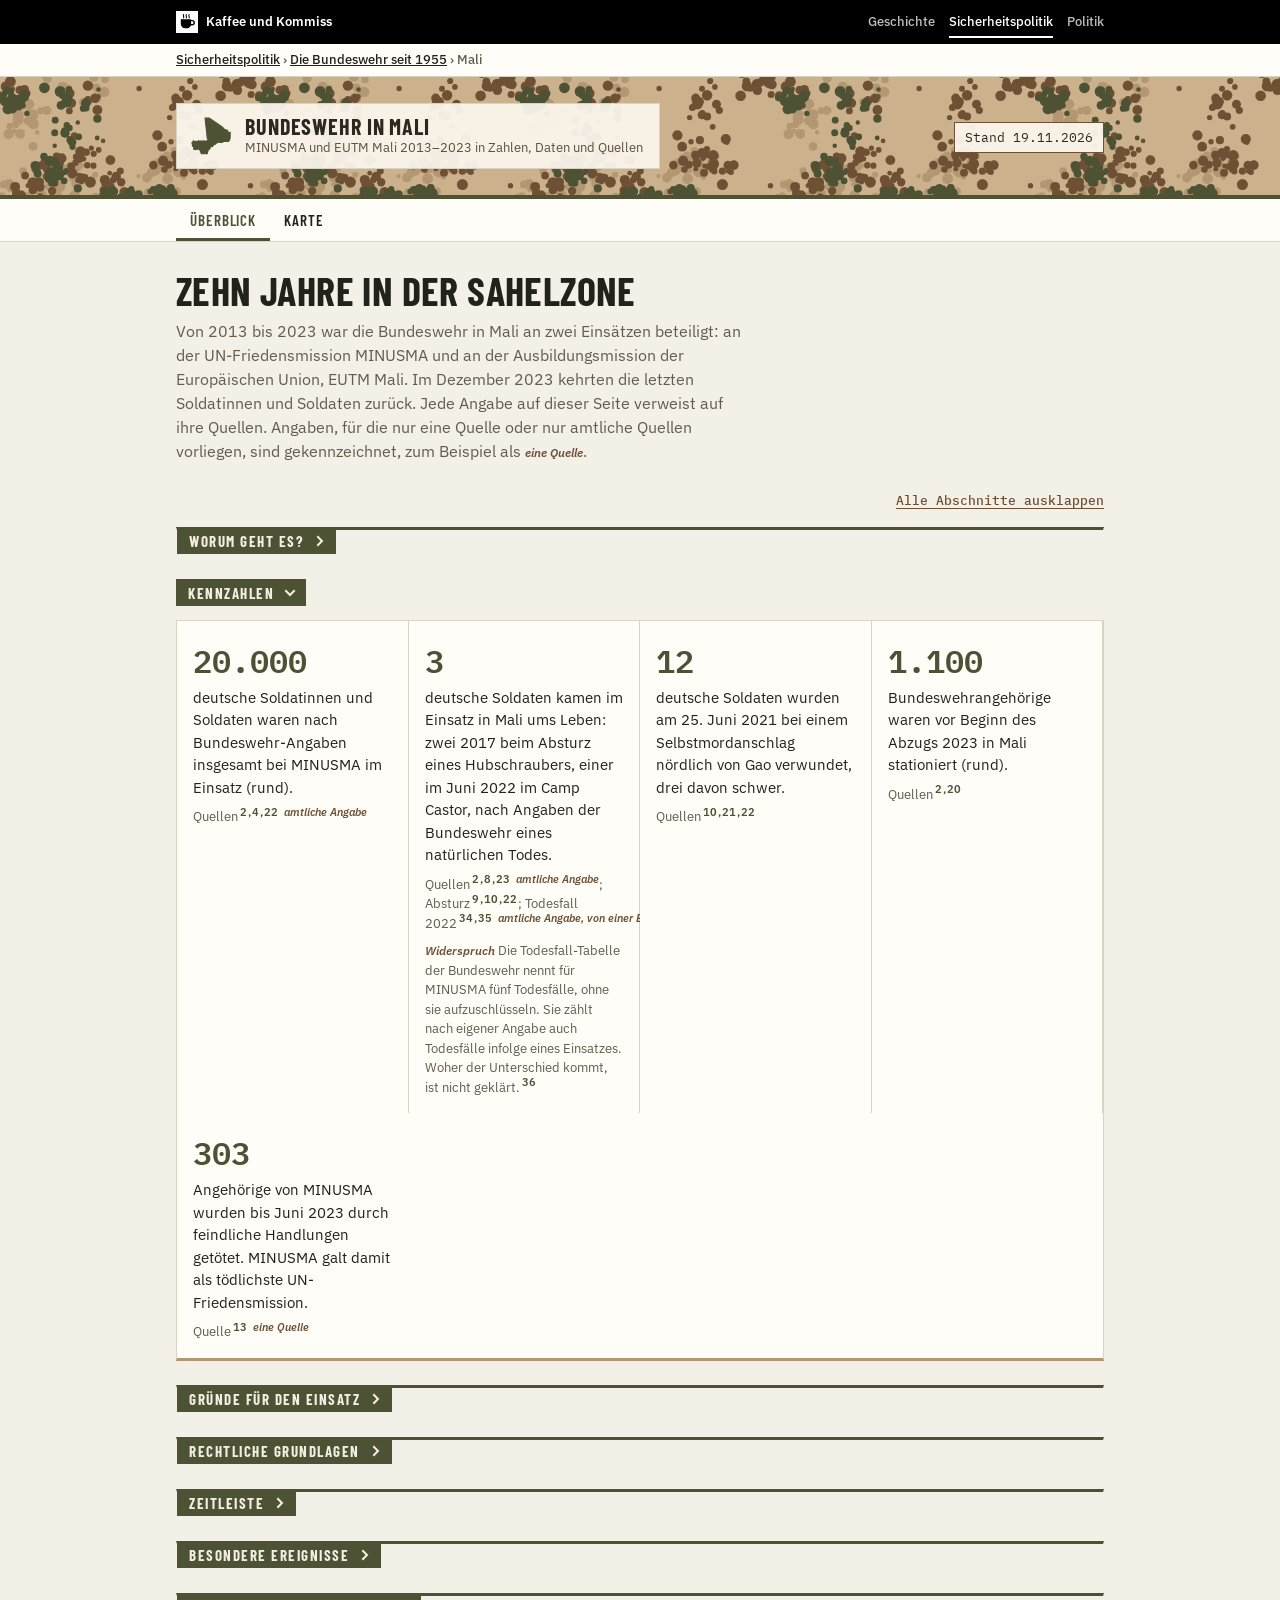
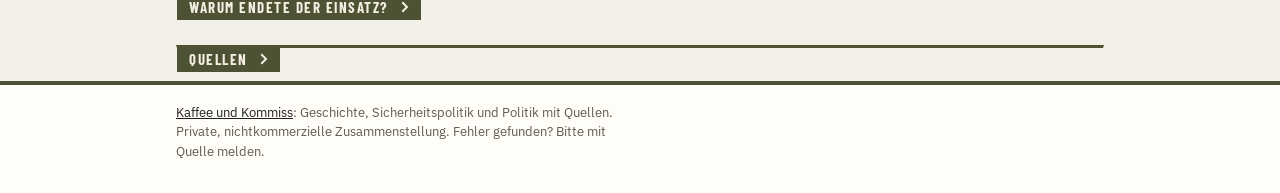
==== commit 2139f3b8: "Fußzeile/Untertitel: Reihenfolge Geschichte, Sicherheitspolitik, Politik wie Kopfleiste Co-Authored-" ====
--- a/index.html
+++ b/index.html
@@ -198,7 +198,7 @@
       <li id="q14">Rat der Europäischen Union: <a href="https://www.legislation.gov.uk/eudn/2013/87/pdfs/eudn_20130087_adopted_en.pdf">Beschluss 2013/87/GASP vom 18. Februar 2013 über die Einleitung einer militärischen Mission der EU (EUTM Mali)</a>. ABl. L 46/27, 19.02.2013 (englische Fassung).</li>
       <li id="q15">Europäischer Auswärtiger Dienst: <a href="https://www.eeas.europa.eu/eutm-mali/eutm-mali-european-union-training-mission-mali-military-mission_und_id">EUTM Mali: European Union Training Mission in Mali</a>. 30.11.2020.</li>
       <li id="q16">Europäischer Auswärtiger Dienst: <a href="https://www.eeas.europa.eu/eeas/mali-communiqu%C3%A9-de-presse-sur-le-non-renouvellement-du-mandat-d%E2%80%99eutm-mali_und_me">Communiqué de presse sur le non-renouvellement du mandat d’EUTM Mali</a>. 08.05.2024.</li>
-      <li id="q17">Agence Europe: <a href="https://agenceurope.eu/en/bulletin/article/13407/33">EU does not renew mandate of its EUTM Mali mission</a>. Europe Daily Bulletin 13407, 08.05.2024.</li>
+      <li id="q17">Agence Europe: <a href="https://agenceurope.eu/en/bulletin/article/13407/33/eu-does-not-renew-mandate-of-its-eutm-mali-mission">EU does not renew mandate of its EUTM Mali mission</a>. Europe Daily Bulletin 13407, 08.05.2024.</li>
       <li id="q18">Agence Europe: <a href="https://agenceurope.eu/en/bulletin/article/10788/5/council-launches-training-and-advisory-mission-in-mali">Council launches training and advisory mission in Mali</a>. Europe Daily Bulletin 10788, 18.02.2013.</li>
       <li id="q19">ESUT – Europäische Sicherheit &amp; Technik: <a href="https://esut.de/2023/05/meldungen/41802/bundeswehr-abzug-aus-mali-soll-am-1-juni-beginnen/">Bundeswehr-Abzug aus Mali soll am 1. Juni beginnen</a>. 03.05.2023.</li>
       <li id="q20">ESUT – Europäische Sicherheit &amp; Technik: <a href="https://esut.de/2023/07/meldungen/43128/mali-bundeswehr-einsatz-muss-vorzeitig-beendet-werden/">Mali: Bundeswehr-Einsatz muss vorzeitig beendet werden</a>. 03.07.2023.</li>
@@ -225,7 +225,7 @@
 </main>
 
 <footer class="kk-fuss"><div class="kk-in">
-  <p><a href="https://kaffeeundkommiss.github.io/">Kaffee und Kommiss</a>: Politik, Geschichte und Sicherheitspolitik mit Quellen. Private, nichtkommerzielle Zusammenstellung. Fehler gefunden? Bitte mit Quelle melden.</p>
+  <p><a href="https://kaffeeundkommiss.github.io/">Kaffee und Kommiss</a>: Geschichte, Sicherheitspolitik und Politik mit Quellen. Private, nichtkommerzielle Zusammenstellung. Fehler gefunden? Bitte mit Quelle melden.</p>
 </div></footer>
 </body>
 </html>
--- a/basis.css
+++ b/basis.css
@@ -45,6 +45,13 @@
 .kk-schild{display:inline-flex;align-items:center;gap:12px;background:var(--kk-schild);padding:10px 16px 10px 12px;border:1px solid var(--kk-linie);color:var(--kk-tinte);text-decoration:none}
 .kk-name{font:700 22px/1.05 var(--kk-titel);text-transform:uppercase;letter-spacing:.04em}
 .kk-unter{font:400 13px/1.35 var(--kk-text);color:var(--kk-grau)}
+/* Handy: Kopfband flacher, damit Hauptinhalt früher sichtbar ist (Arbeitspaket 3, 22.11.2026).
+   Gilt für beide Kopfbauarten (.kk-kopf und header.top). :root:root hebt die Spezifität über die
+   seiteneigenen Regeln in style.css/bereich.css, die nach basis.css geladen werden. Desktop unverändert. */
+@media (max-width:640px){
+  :root:root .kk-kopf .kk-in,:root:root .kk-kopf .wrap,:root:root header.top>.wrap{padding-top:12px;padding-bottom:12px;row-gap:8px}
+  :root:root .kk-schild,:root:root header.top .marke{padding:7px 12px 7px 10px}
+}
 
 /* Fuß */
 .kk-fuss{border-top:4px solid var(--kk-akzent);background:var(--kk-papier);color:var(--kk-grau);font:400 13px/1.5 var(--kk-text)}
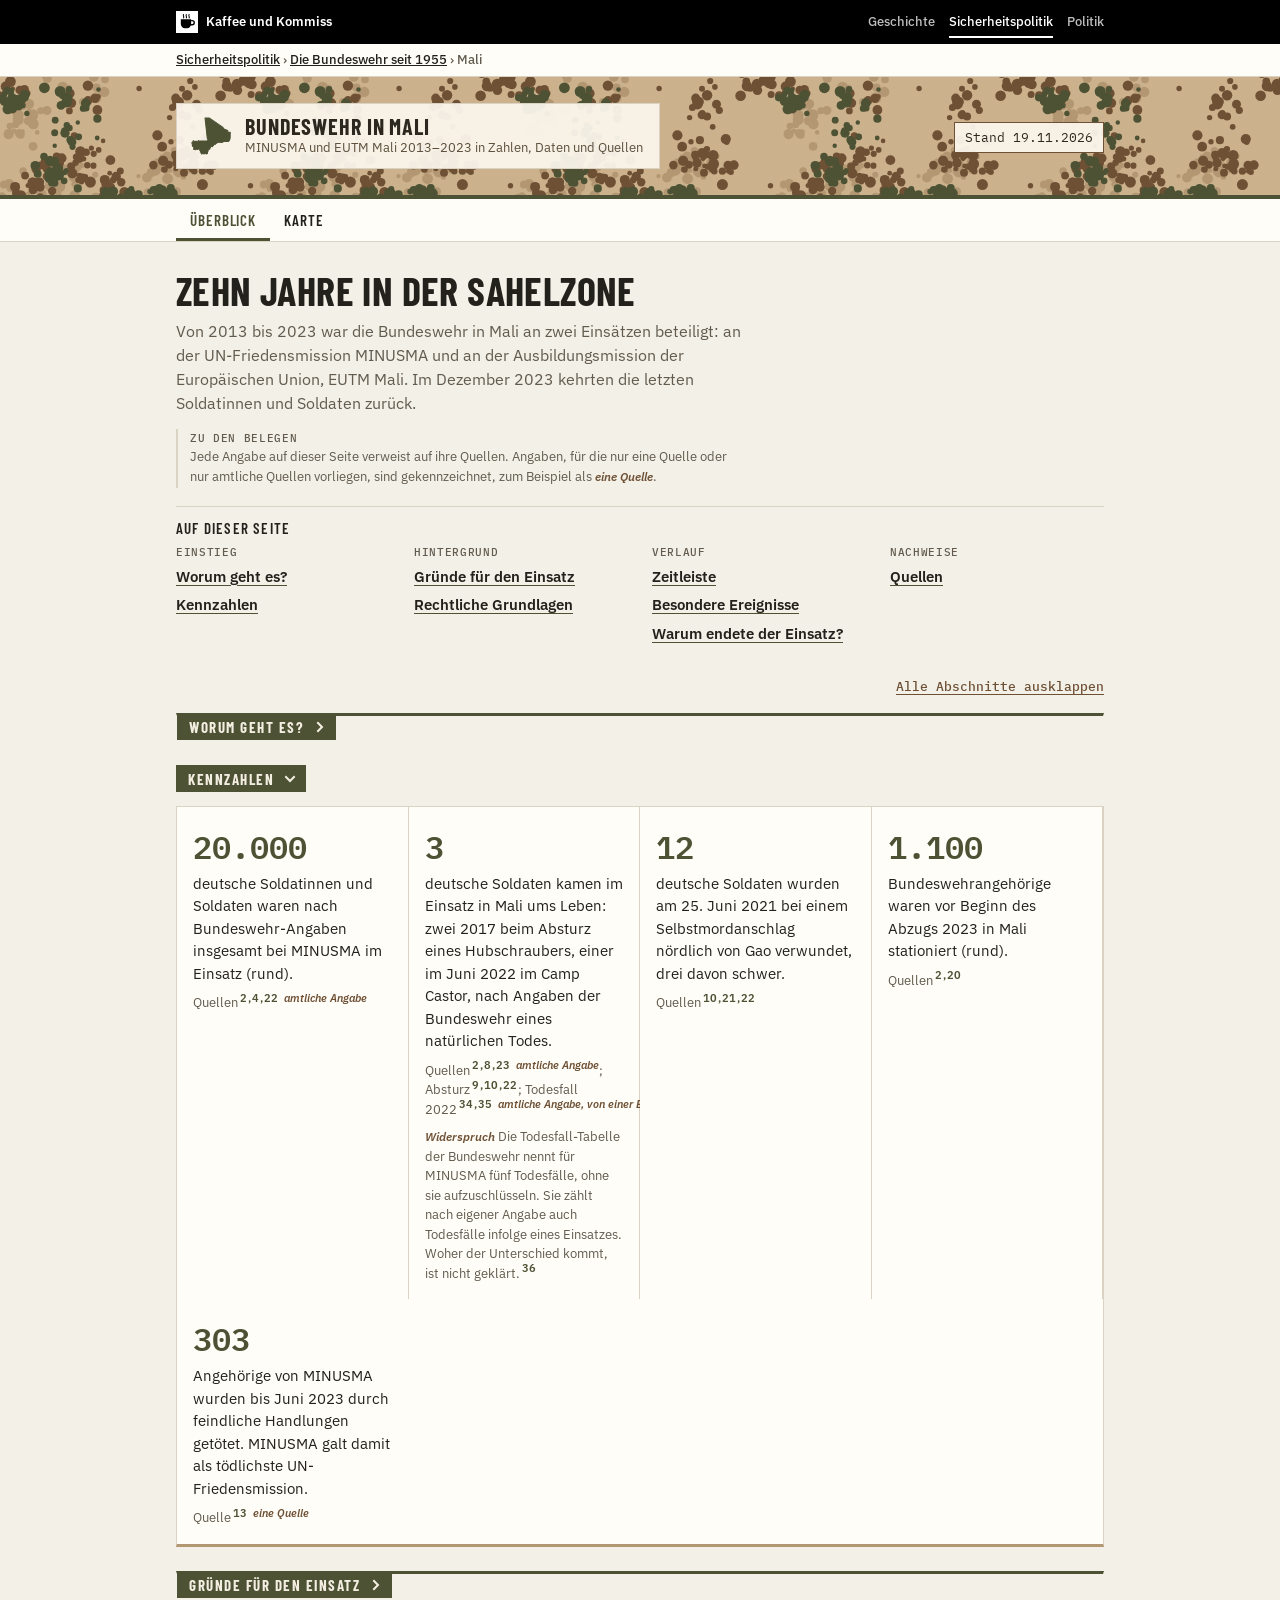
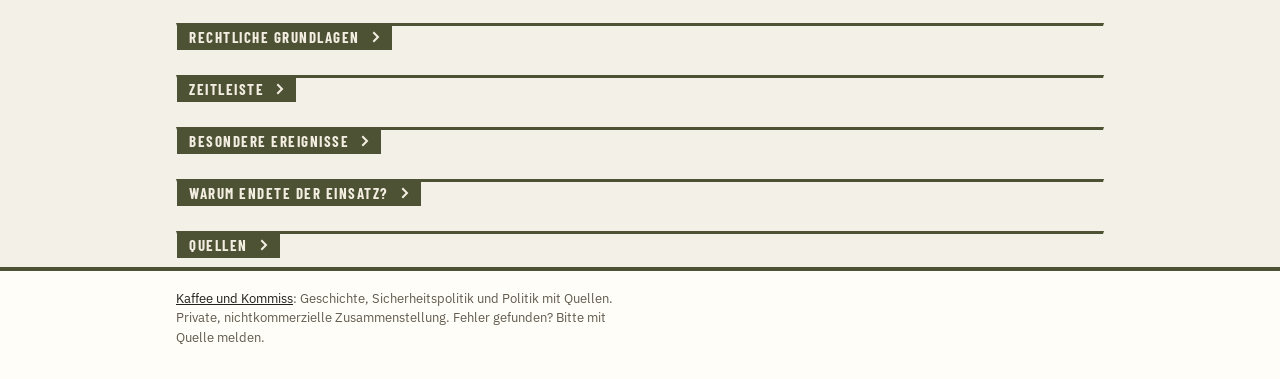
==== commit 6d846fd6: "Einstieg: Inhaltsverzeichnis nach Themen, Belegsystem als eigener Hinweis - Einleitung nennt zuerst " ====
--- a/index.html
+++ b/index.html
@@ -58,7 +58,17 @@
 <main>
   <section class="einleitung">
     <h1>Zehn Jahre in der Sahelzone</h1>
-    <p>Von 2013 bis 2023 war die Bundeswehr in Mali an zwei Einsätzen beteiligt: an der UN-Friedensmission MINUSMA und an der Ausbildungsmission der Europäischen Union, EUTM Mali. Im Dezember 2023 kehrten die letzten Soldatinnen und Soldaten zurück. Jede Angabe auf dieser Seite verweist auf ihre Quellen. Angaben, für die nur eine Quelle oder nur amtliche Quellen vorliegen, sind gekennzeichnet, zum Beispiel als <span class="marke-einzel">eine Quelle</span>.</p>
+    <p>Von 2013 bis 2023 war die Bundeswehr in Mali an zwei Einsätzen beteiligt: an der UN-Friedensmission MINUSMA und an der Ausbildungsmission der Europäischen Union, EUTM Mali. Im Dezember 2023 kehrten die letzten Soldatinnen und Soldaten zurück.</p>
+    <p class="beleg-hinweis"><span class="beleg-marke">Zu den Belegen</span> Jede Angabe auf dieser Seite verweist auf ihre Quellen. Angaben, für die nur eine Quelle oder nur amtliche Quellen vorliegen, sind gekennzeichnet, zum Beispiel als <span class="marke-einzel">eine Quelle</span>.</p>
+    <nav class="inhalt" aria-label="Inhalt dieser Seite">
+      <p class="inhalt-titel">Auf dieser Seite</p>
+      <div class="inhalt-gruppen">
+        <div><span class="inhalt-kopf">Einstieg</span><ul><li><a href="#h-worum">Worum geht es?</a></li><li><a href="#h-zahlen">Kennzahlen</a></li></ul></div>
+        <div><span class="inhalt-kopf">Hintergrund</span><ul><li><a href="#h-gruende">Gründe für den Einsatz</a></li><li><a href="#h-recht">Rechtliche Grundlagen</a></li></ul></div>
+        <div><span class="inhalt-kopf">Verlauf</span><ul><li><a href="#h-zeit">Zeitleiste</a></li><li><a href="#h-ereignisse">Besondere Ereignisse</a></li><li><a href="#h-ende">Warum endete der Einsatz?</a></li></ul></div>
+        <div><span class="inhalt-kopf">Nachweise</span><ul><li><a href="#h-quellen">Quellen</a></li></ul></div>
+      </div>
+    </nav>
   </section>
 
   <section aria-labelledby="h-worum" class="karte block">
--- a/style.css
+++ b/style.css
@@ -342,3 +342,15 @@
 .kartesvg .massstab .a{fill:var(--k-text)}
 .kartesvg .massstab .b{fill:var(--k-halo)}
 .kartesvg .massstab text{text-anchor:middle;font-weight:600;fill:var(--k-text)}
+
+/* Einstieg (23.11.2026): Belegsystem als zurückhaltender Hinweis, darunter ein nach Themen gruppiertes Inhaltsverzeichnis.
+   Die Links klappen den Zielabschnitt auf (seite.js). Startwerte: 13 px Hinweis, Spalten ab 180 px. */
+.einleitung p.beleg-hinweis{margin-top:14px;padding:2px 0 2px 12px;border-left:2px solid var(--kk-linie);font-size:13px;line-height:1.5;color:var(--kk-grau);max-width:44em}
+.beleg-hinweis .beleg-marke{display:block;margin-bottom:2px;font:500 11px/1.3 var(--kk-mono);letter-spacing:.06em;text-transform:uppercase}
+nav.inhalt{margin-top:18px;padding:12px 0 4px;border-top:1px solid var(--kk-linie)}
+nav.inhalt .inhalt-titel{margin:0 0 8px;font:600 15px/1.2 var(--kk-titel);letter-spacing:.08em;text-transform:uppercase;color:var(--kk-tinte);max-width:none}
+.inhalt-gruppen{display:grid;grid-template-columns:repeat(auto-fit,minmax(180px,1fr));gap:10px 24px}
+.inhalt-kopf{display:block;margin-bottom:4px;font:500 11px/1.3 var(--kk-mono);letter-spacing:.06em;text-transform:uppercase;color:var(--kk-grau)}
+nav.inhalt ul{list-style:none;margin:0;padding:0;display:grid;gap:4px}
+nav.inhalt a{color:var(--kk-tinte);font-size:15px;font-weight:600;text-decoration-color:var(--kk-akzent);text-underline-offset:3px}
+@media (max-width:640px){.inhalt-gruppen{grid-template-columns:1fr 1fr}}
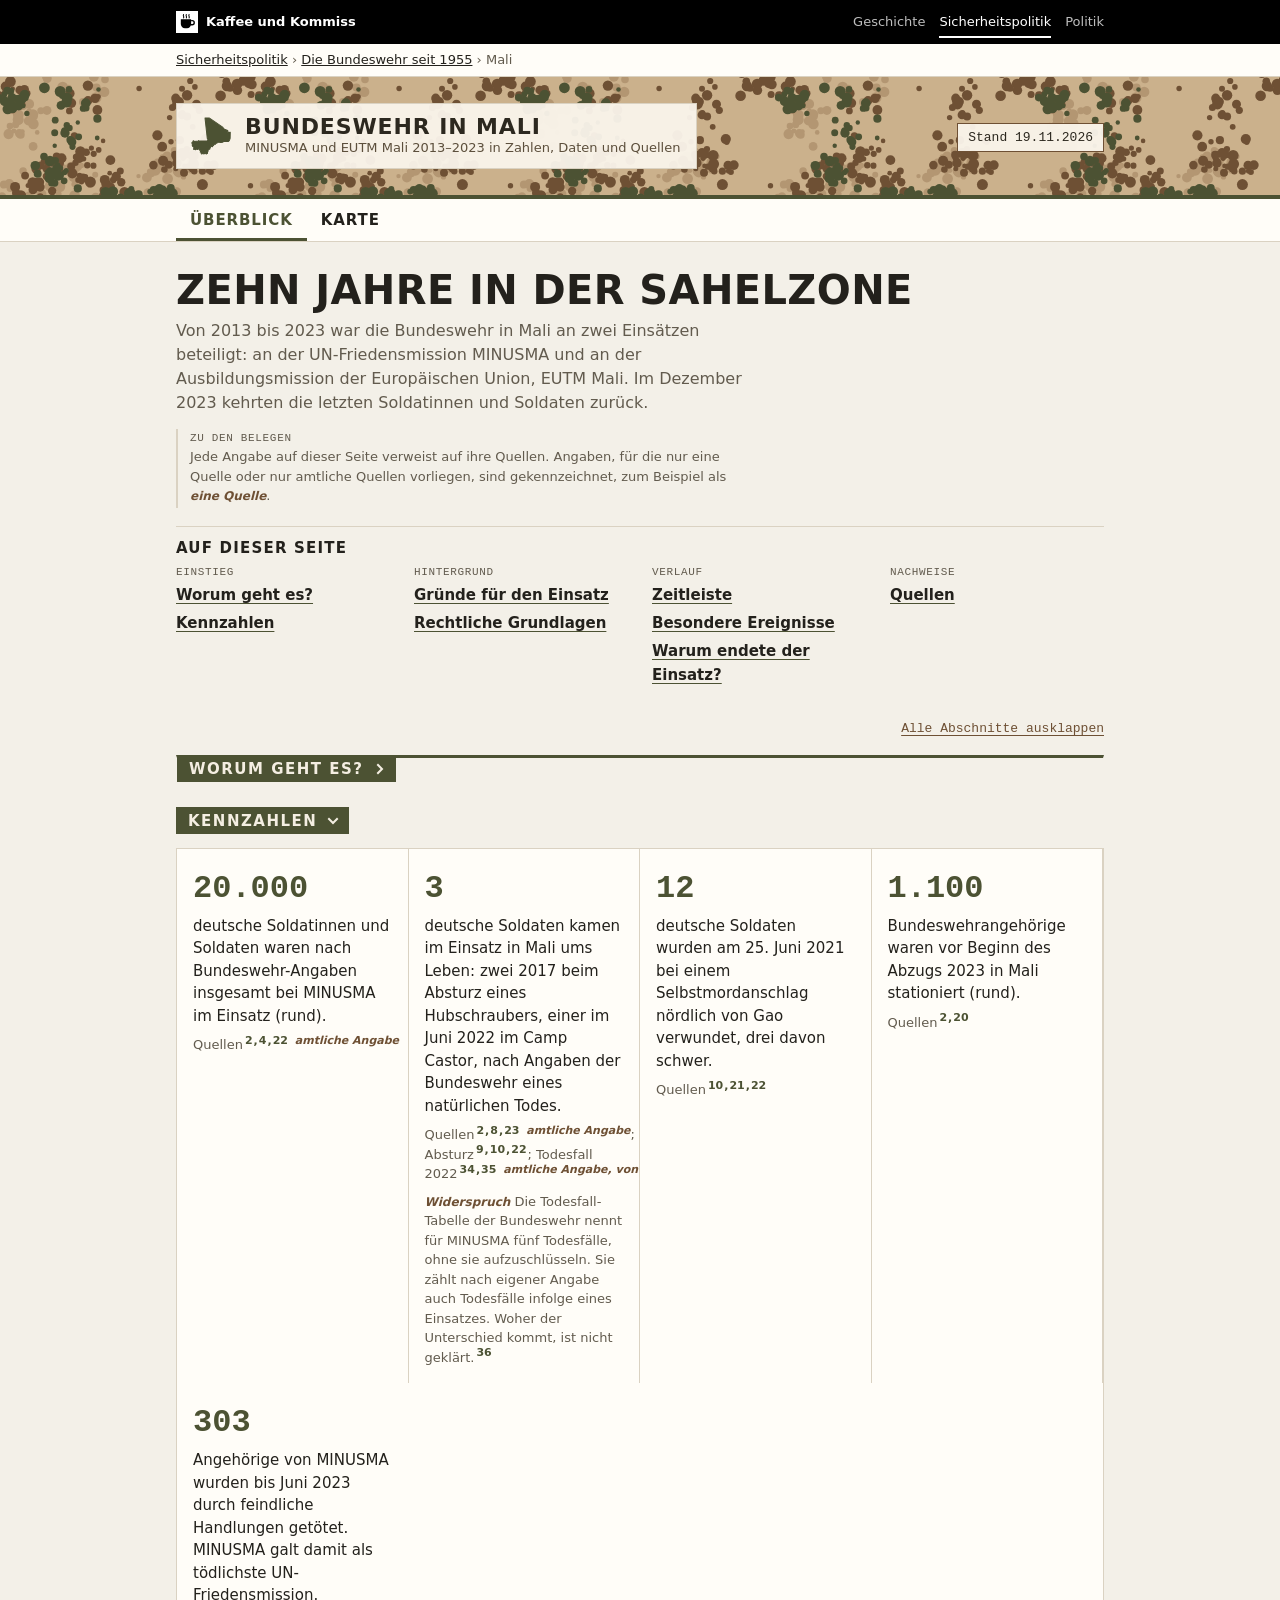
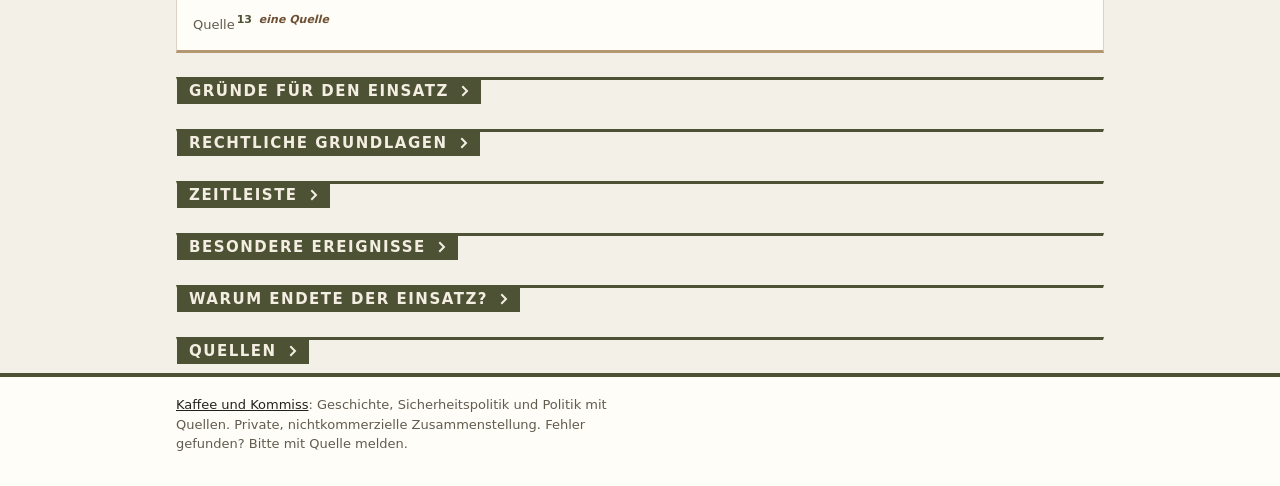
==== commit 84581268: "Schriften von kaffeeundkommiss.github.io statt Google Fonts laden Google-Fonts-Links und preconnect " ====
--- a/index.html
+++ b/index.html
@@ -22,9 +22,7 @@
 <link rel="icon" href="favicon.svg" type="image/svg+xml">
 <link rel="icon" href="favicon-32.png" type="image/png" sizes="32x32">
 <link rel="apple-touch-icon" href="apple-touch-icon.png">
-<link rel="preconnect" href="https://fonts.googleapis.com">
-<link rel="preconnect" href="https://fonts.gstatic.com" crossorigin>
-<link rel="stylesheet" href="https://fonts.googleapis.com/css2?family=Barlow+Condensed:wght@500;600;700&family=IBM+Plex+Sans:wght@400;500;600;700&family=IBM+Plex+Mono:wght@400;500;600&display=swap">
+<link rel="stylesheet" href="https://kaffeeundkommiss.github.io/schriften/schriften.css">
 <link rel="stylesheet" href="basis.css">
 <link rel="stylesheet" href="style.css">
 <script src="seite.js" defer></script>
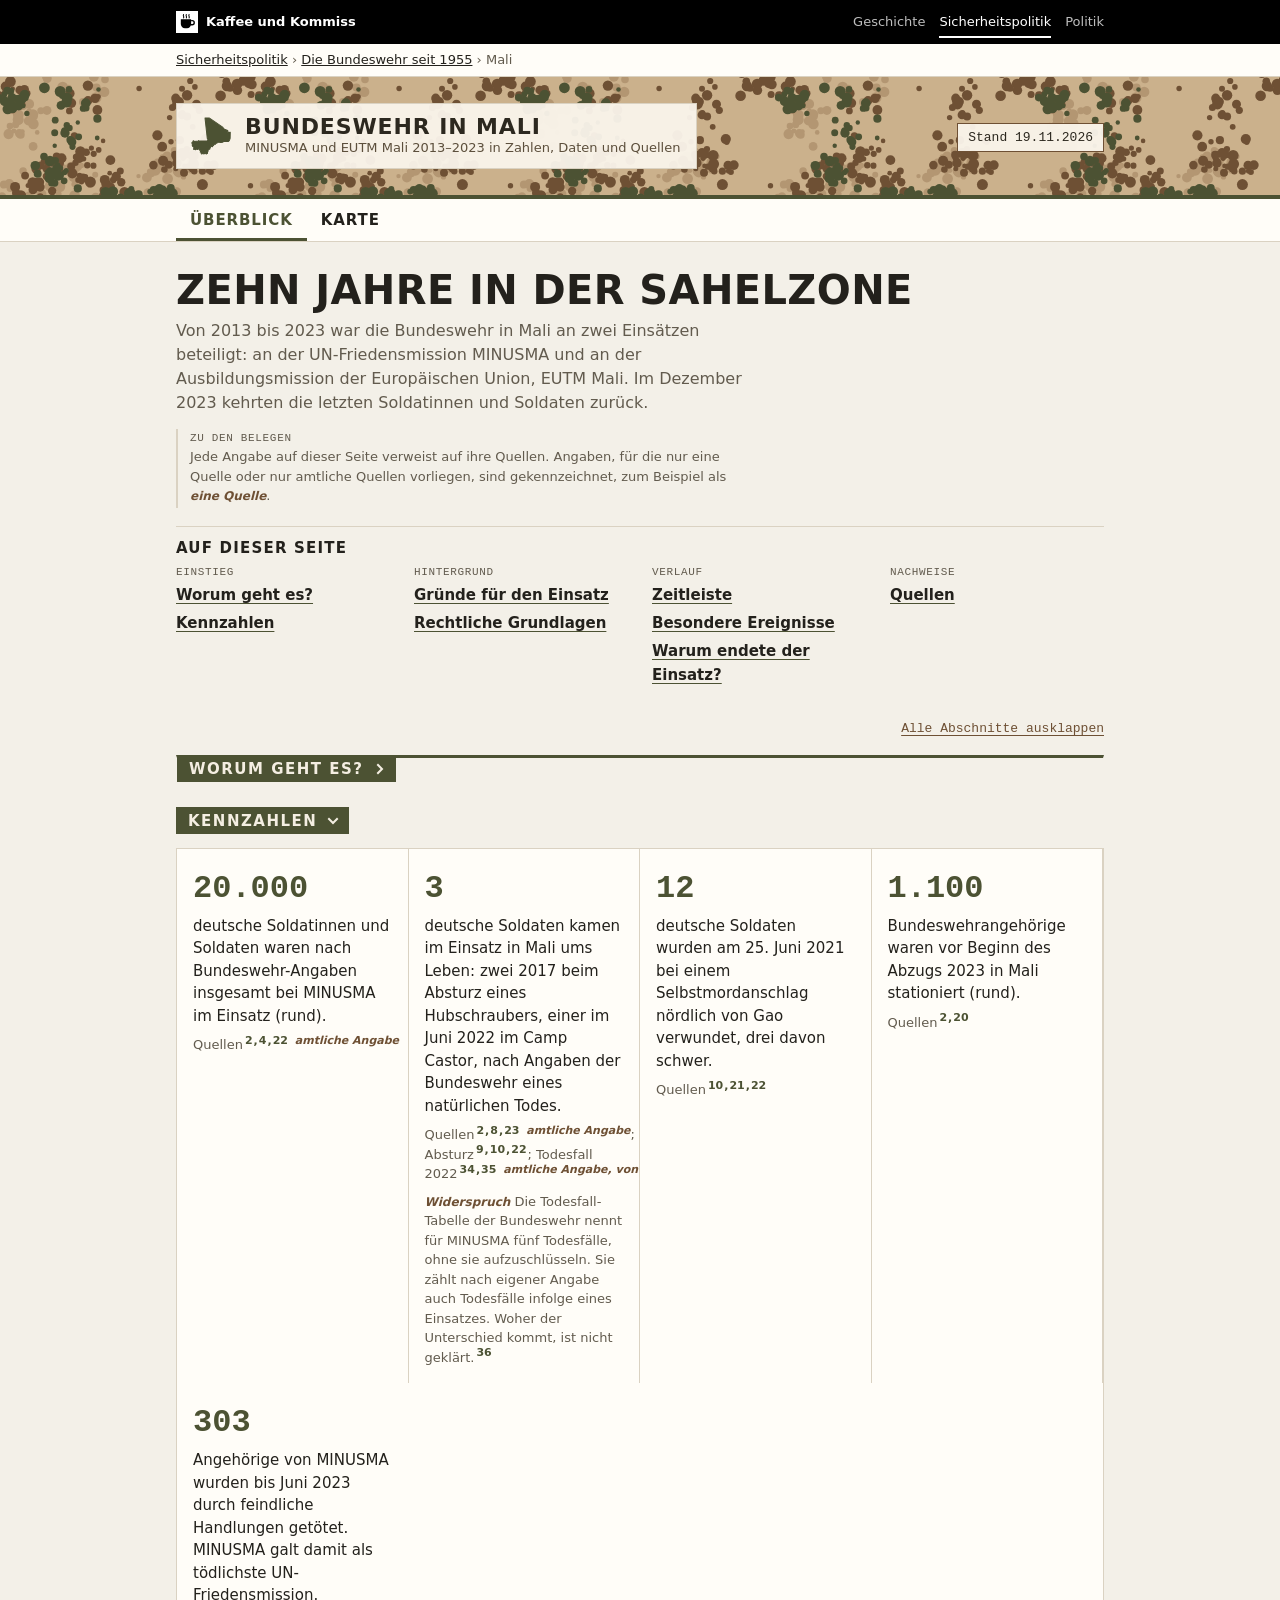
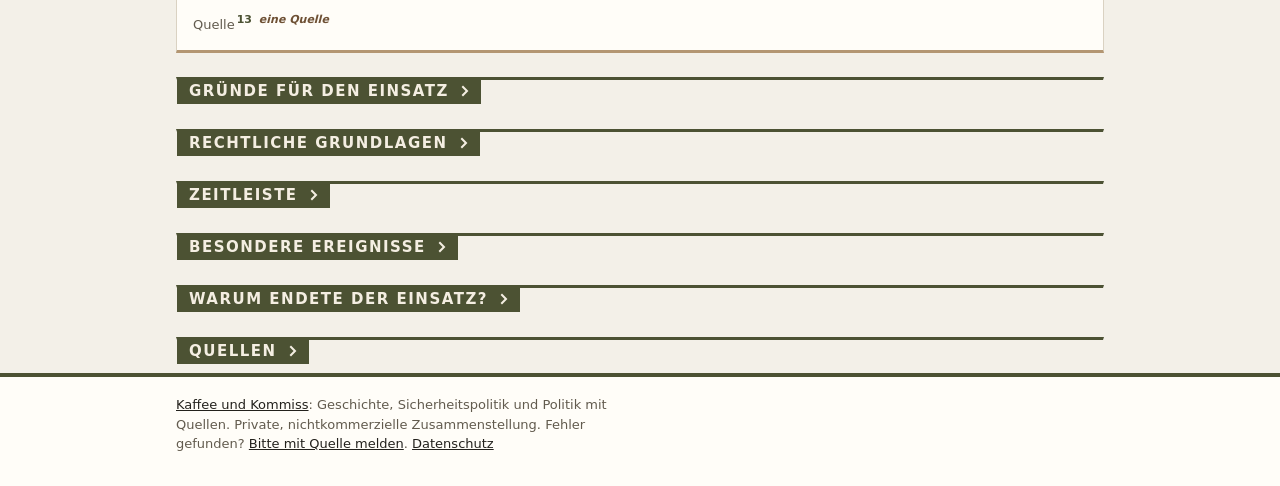
==== commit 1271bea0: "Fußzeile: Meldeweg und Datenschutz verlinken „Bitte mit Quelle melden“ verweist auf https://kaffeeun" ====
--- a/index.html
+++ b/index.html
@@ -233,7 +233,7 @@
 </main>
 
 <footer class="kk-fuss"><div class="kk-in">
-  <p><a href="https://kaffeeundkommiss.github.io/">Kaffee und Kommiss</a>: Geschichte, Sicherheitspolitik und Politik mit Quellen. Private, nichtkommerzielle Zusammenstellung. Fehler gefunden? Bitte mit Quelle melden.</p>
+  <p><a href="https://kaffeeundkommiss.github.io/">Kaffee und Kommiss</a>: Geschichte, Sicherheitspolitik und Politik mit Quellen. Private, nichtkommerzielle Zusammenstellung. Fehler gefunden? <a href="https://kaffeeundkommiss.github.io/kontakt/">Bitte mit Quelle melden</a>. <a href="https://kaffeeundkommiss.github.io/kontakt/#datenschutz">Datenschutz</a></p>
 </div></footer>
 </body>
 </html>
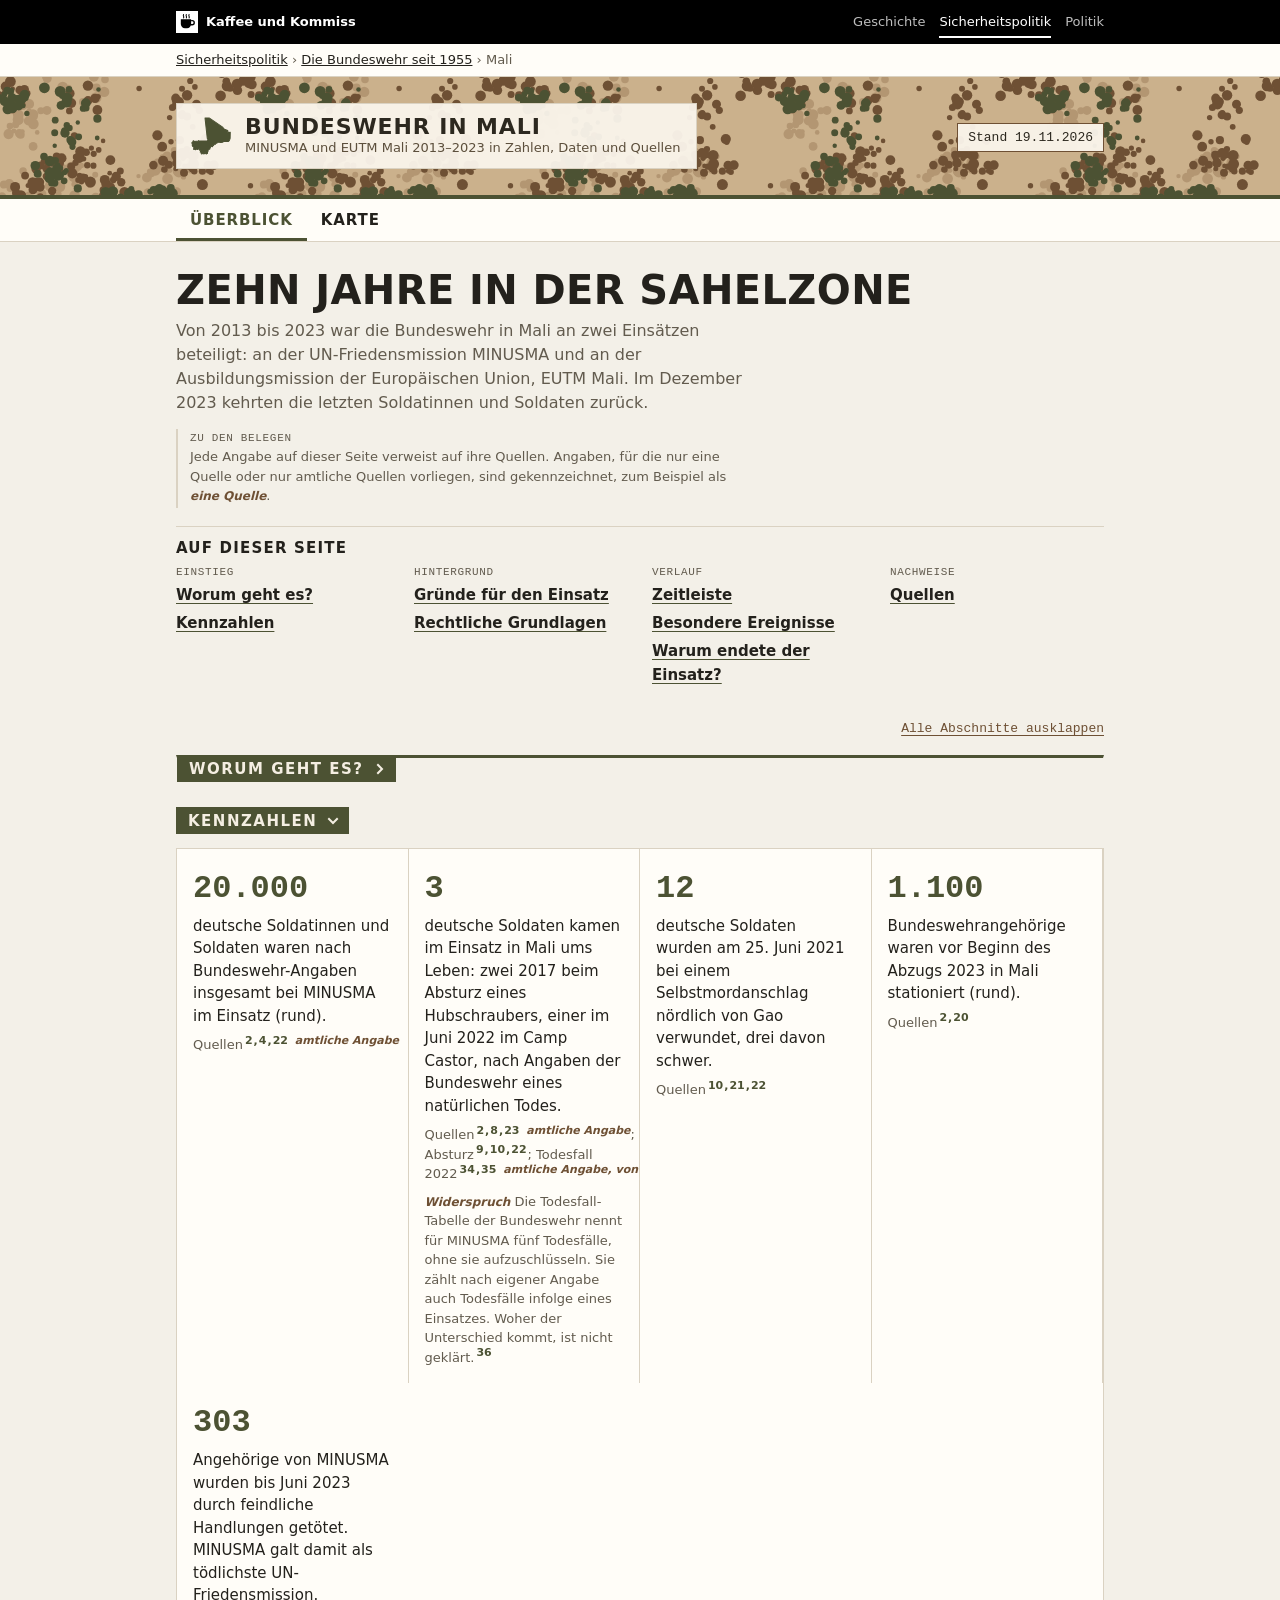
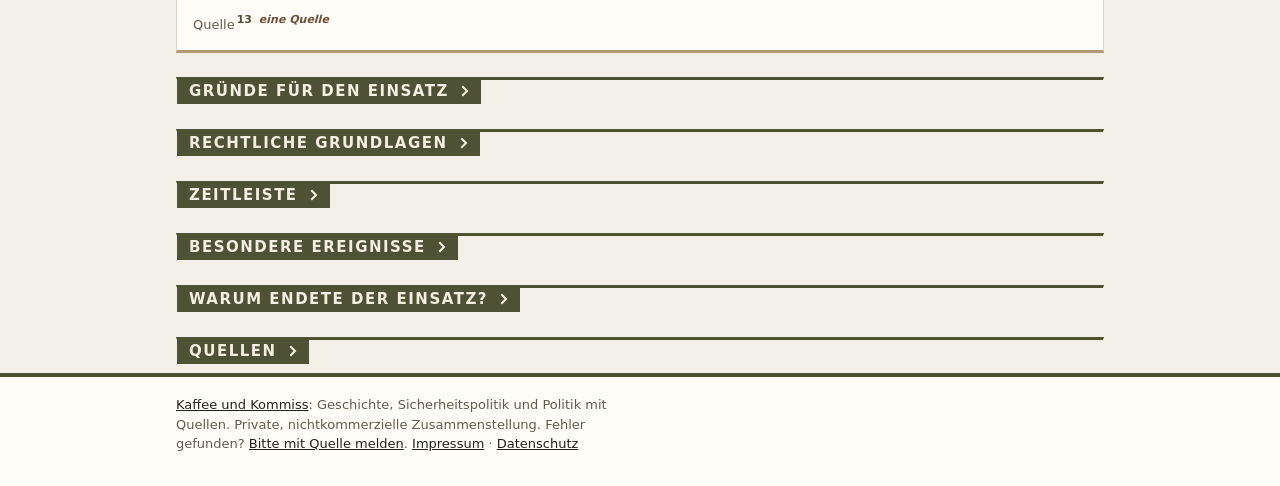
==== commit 83c4b86d: "Fußzeile: Link Impressum ergänzen Co-Authored-By: Claude Opus 5.5 <noreply@anthropic.com> Claude-Ses" ====
--- a/index.html
+++ b/index.html
@@ -233,7 +233,7 @@
 </main>
 
 <footer class="kk-fuss"><div class="kk-in">
-  <p><a href="https://kaffeeundkommiss.github.io/">Kaffee und Kommiss</a>: Geschichte, Sicherheitspolitik und Politik mit Quellen. Private, nichtkommerzielle Zusammenstellung. Fehler gefunden? <a href="https://kaffeeundkommiss.github.io/kontakt/">Bitte mit Quelle melden</a>. <a href="https://kaffeeundkommiss.github.io/kontakt/#datenschutz">Datenschutz</a></p>
+  <p><a href="https://kaffeeundkommiss.github.io/">Kaffee und Kommiss</a>: Geschichte, Sicherheitspolitik und Politik mit Quellen. Private, nichtkommerzielle Zusammenstellung. Fehler gefunden? <a href="https://kaffeeundkommiss.github.io/kontakt/">Bitte mit Quelle melden</a>. <a href="https://kaffeeundkommiss.github.io/kontakt/#impressum">Impressum</a> · <a href="https://kaffeeundkommiss.github.io/kontakt/#datenschutz">Datenschutz</a></p>
 </div></footer>
 </body>
 </html>
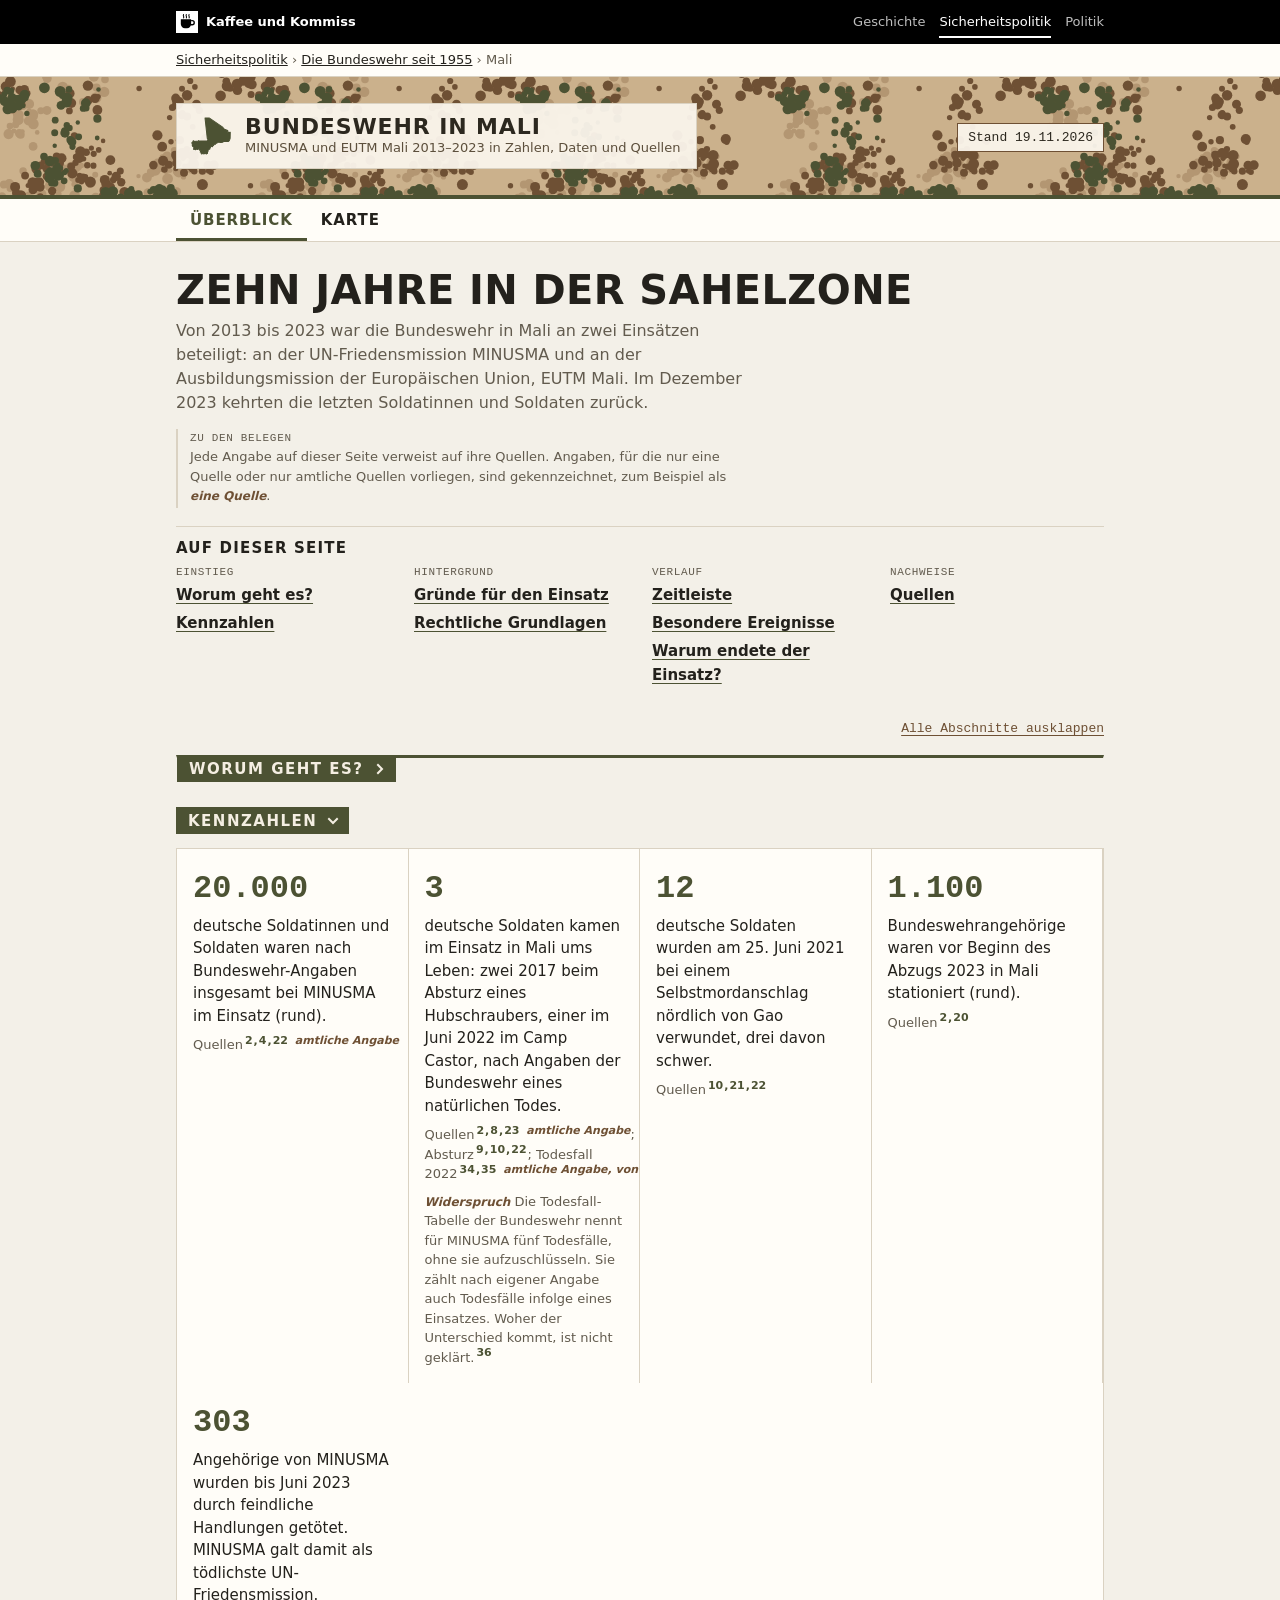
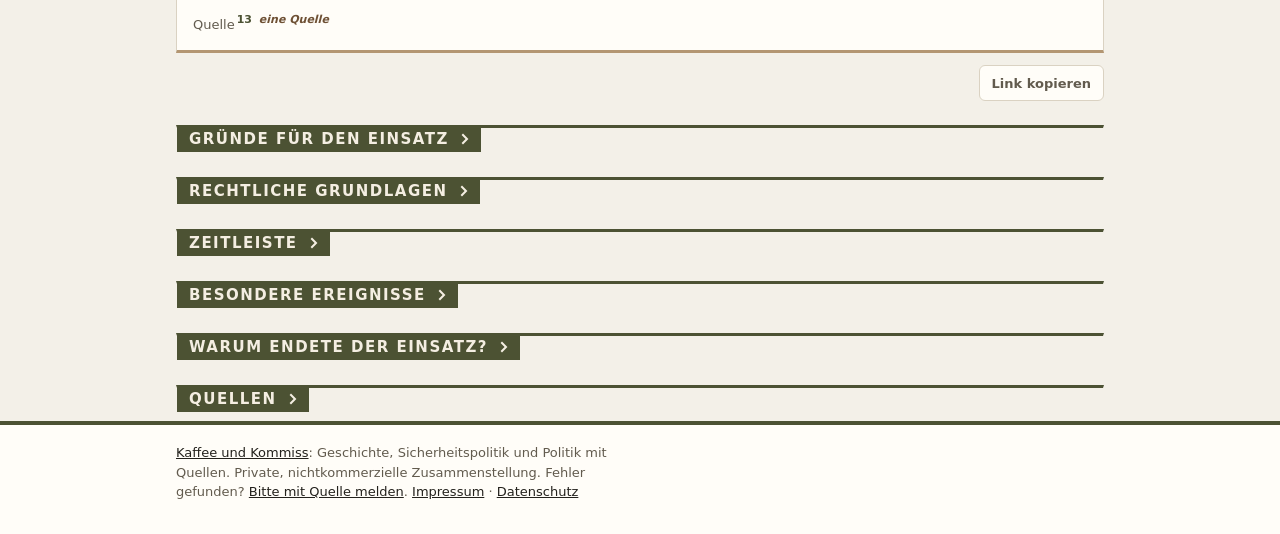
==== commit a686b151: "Link teilen: „Link kopieren“ je Abschnitt wie in den Parteimonitoren Neues Skript link-teilen.js set" ====
--- a/index.html
+++ b/index.html
@@ -235,5 +235,6 @@
 <footer class="kk-fuss"><div class="kk-in">
   <p><a href="https://kaffeeundkommiss.github.io/">Kaffee und Kommiss</a>: Geschichte, Sicherheitspolitik und Politik mit Quellen. Private, nichtkommerzielle Zusammenstellung. Fehler gefunden? <a href="https://kaffeeundkommiss.github.io/kontakt/">Bitte mit Quelle melden</a>. <a href="https://kaffeeundkommiss.github.io/kontakt/#impressum">Impressum</a> · <a href="https://kaffeeundkommiss.github.io/kontakt/#datenschutz">Datenschutz</a></p>
 </div></footer>
+<script src="link-teilen.js?v=1" defer></script>
 </body>
 </html>
